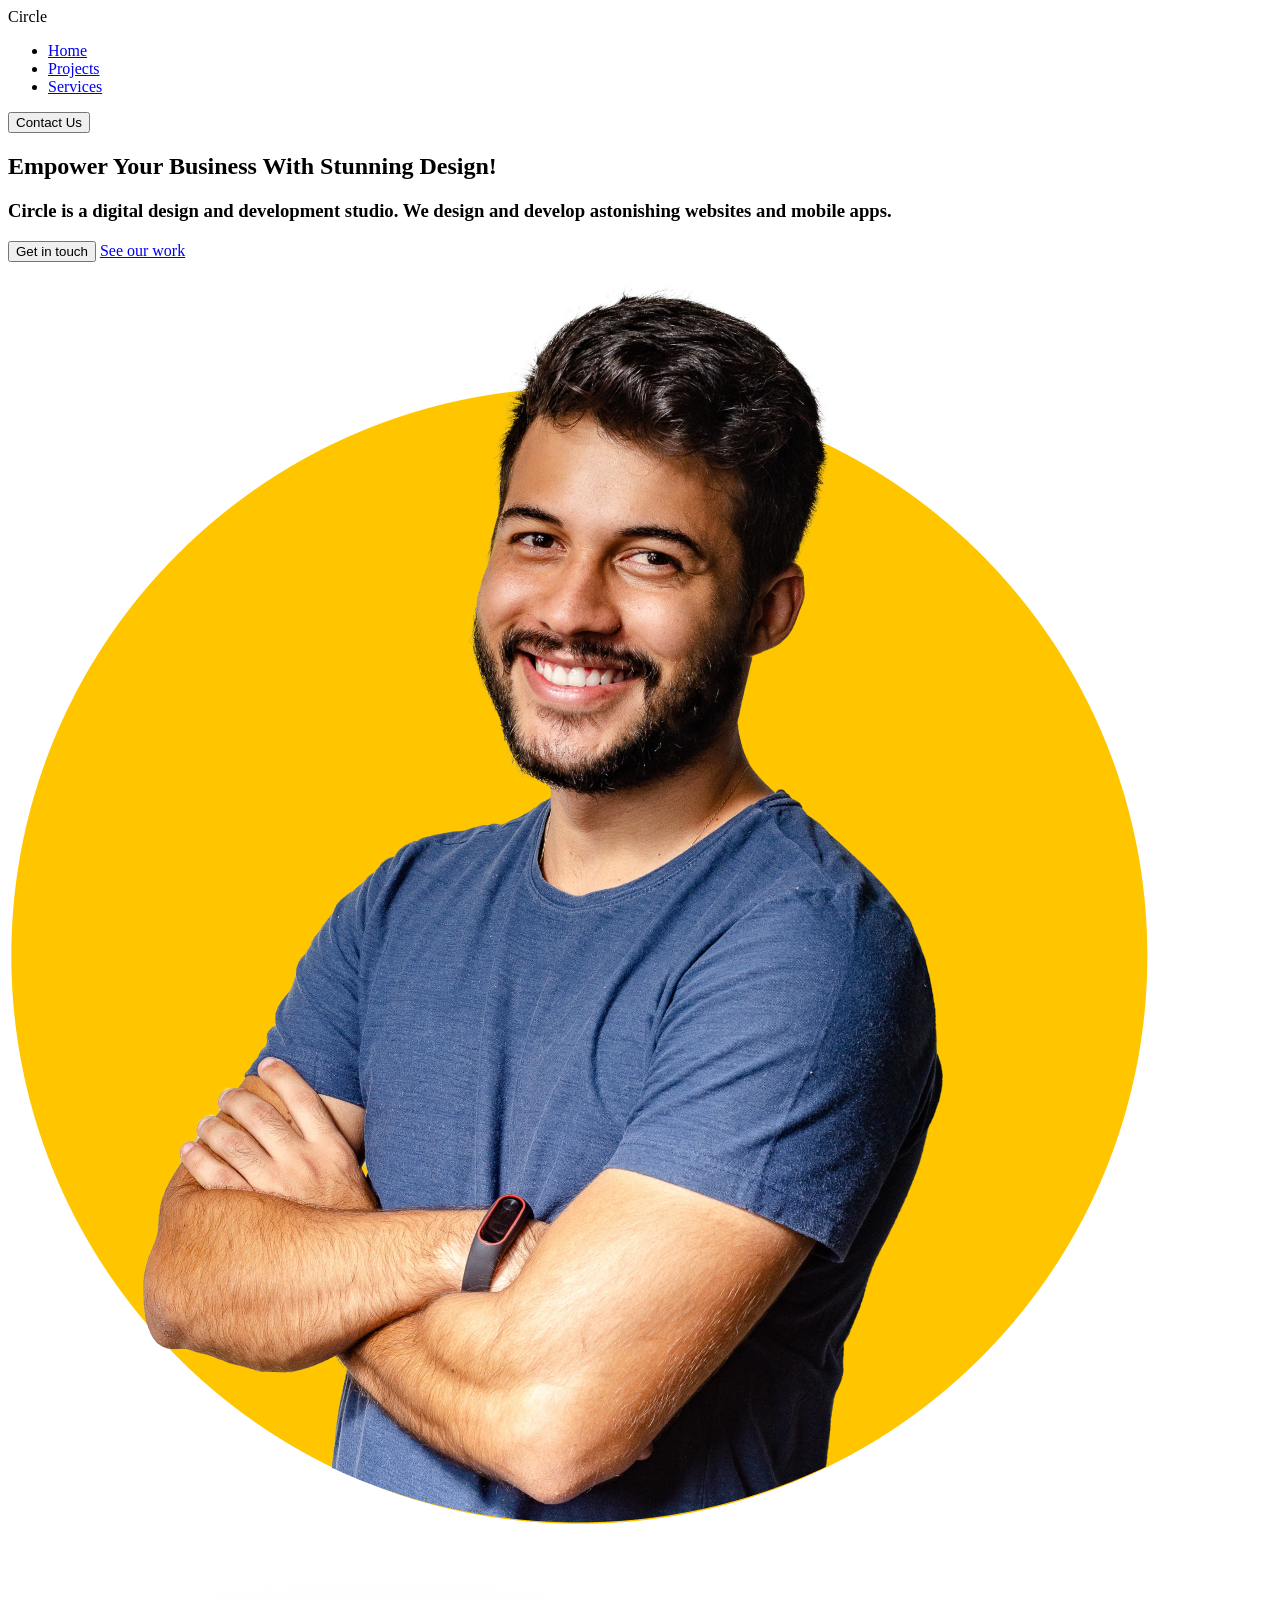
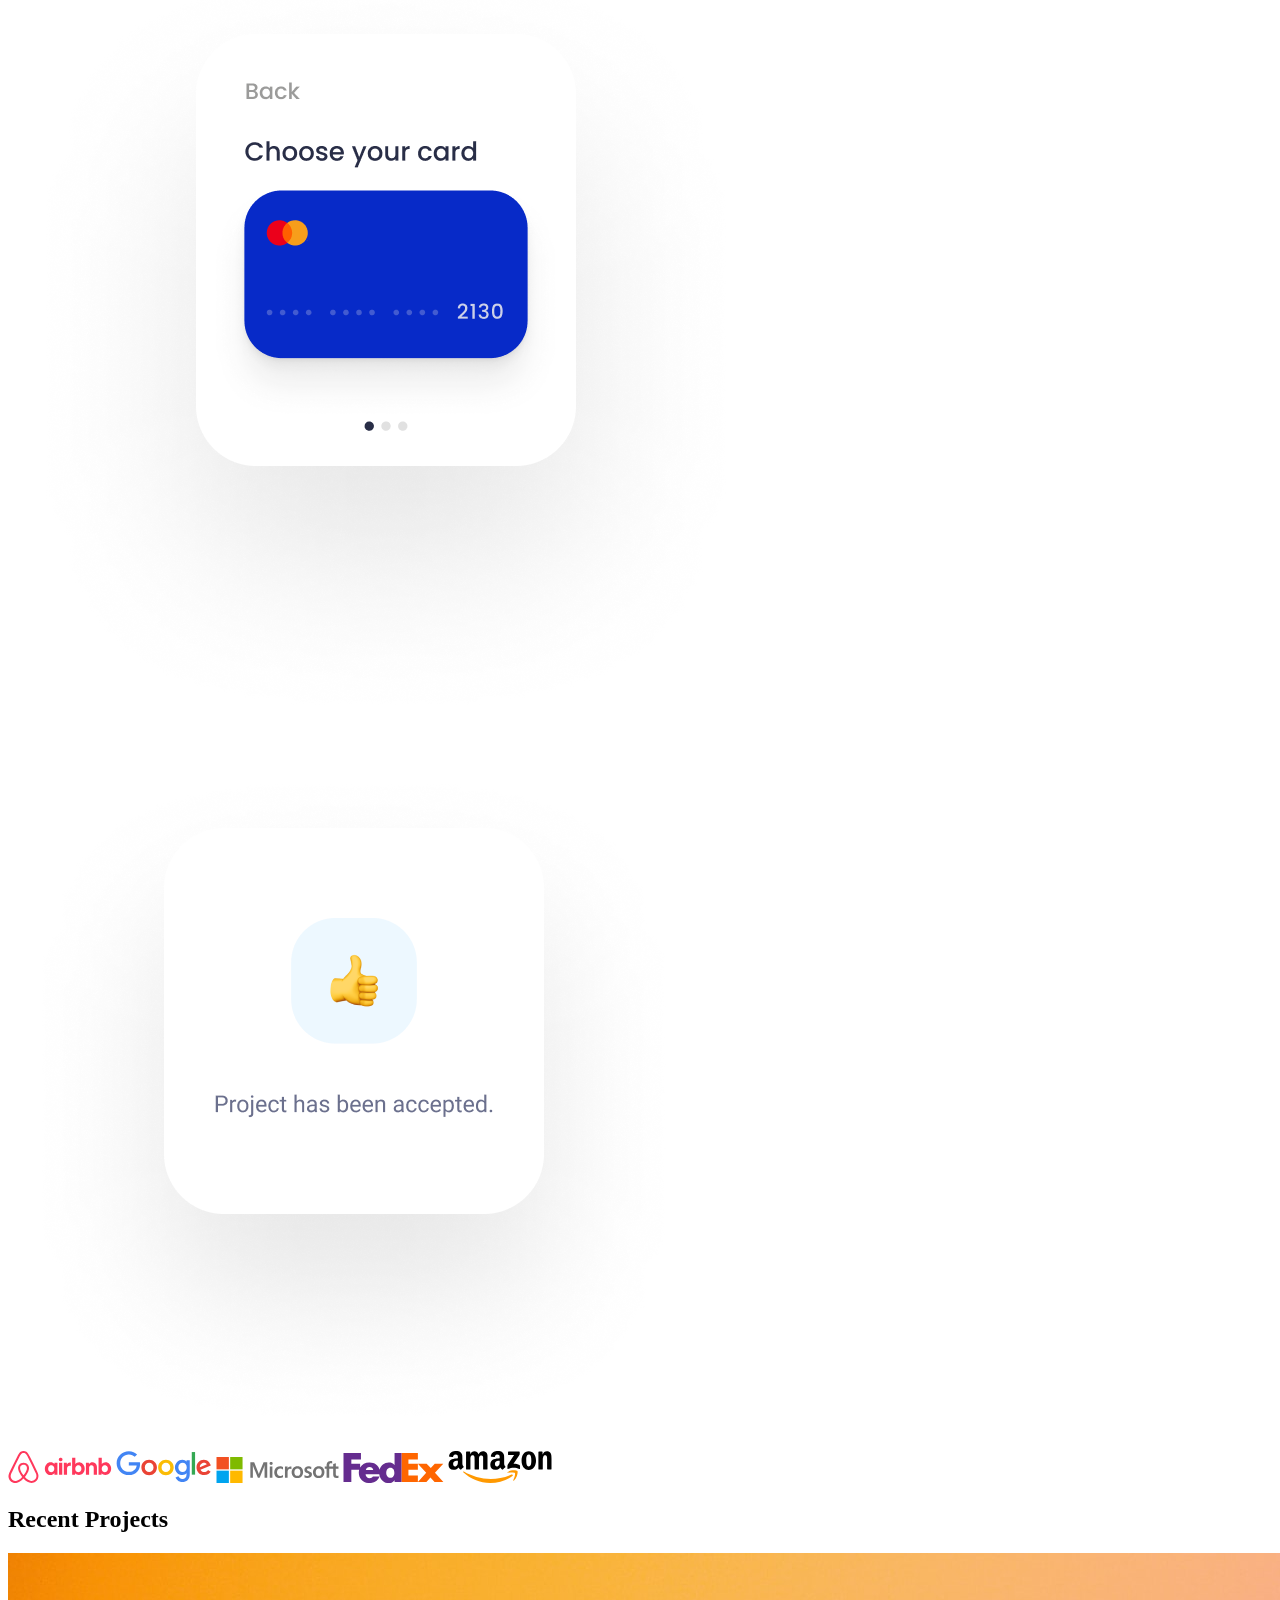
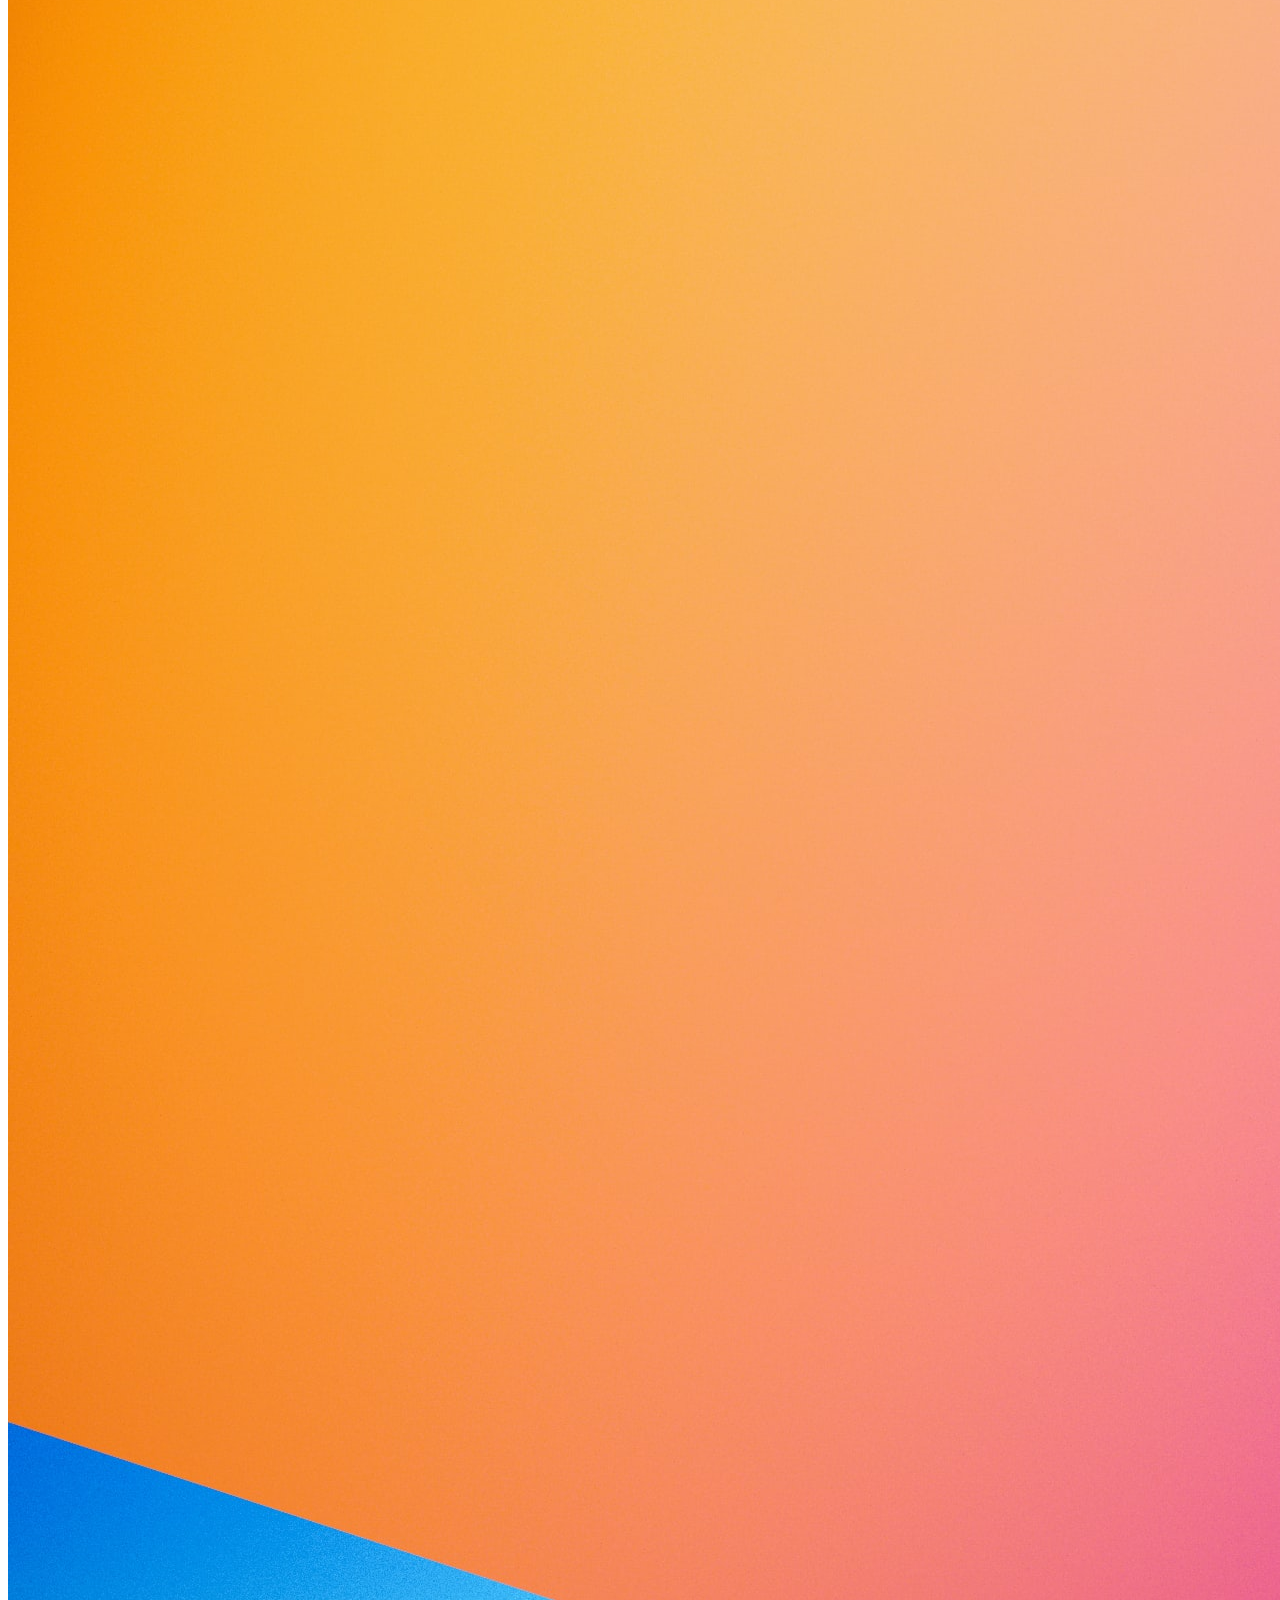
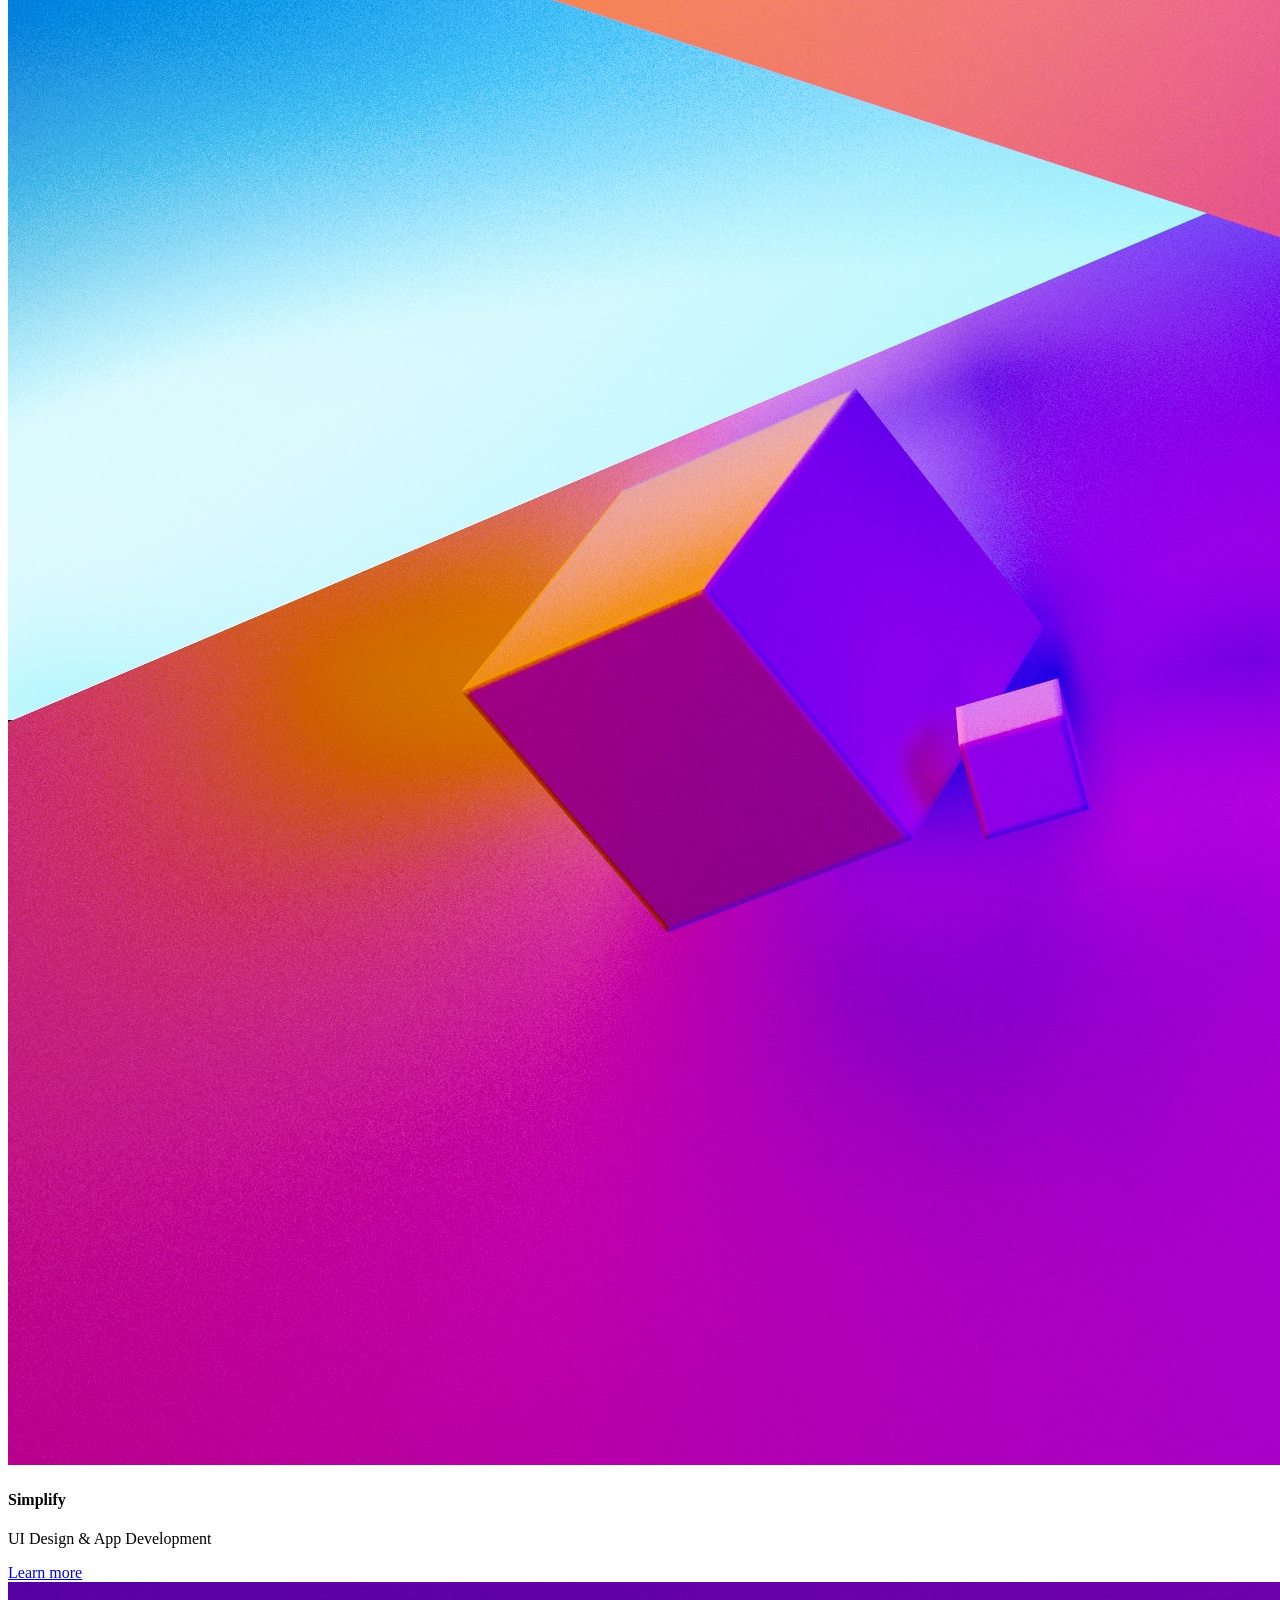
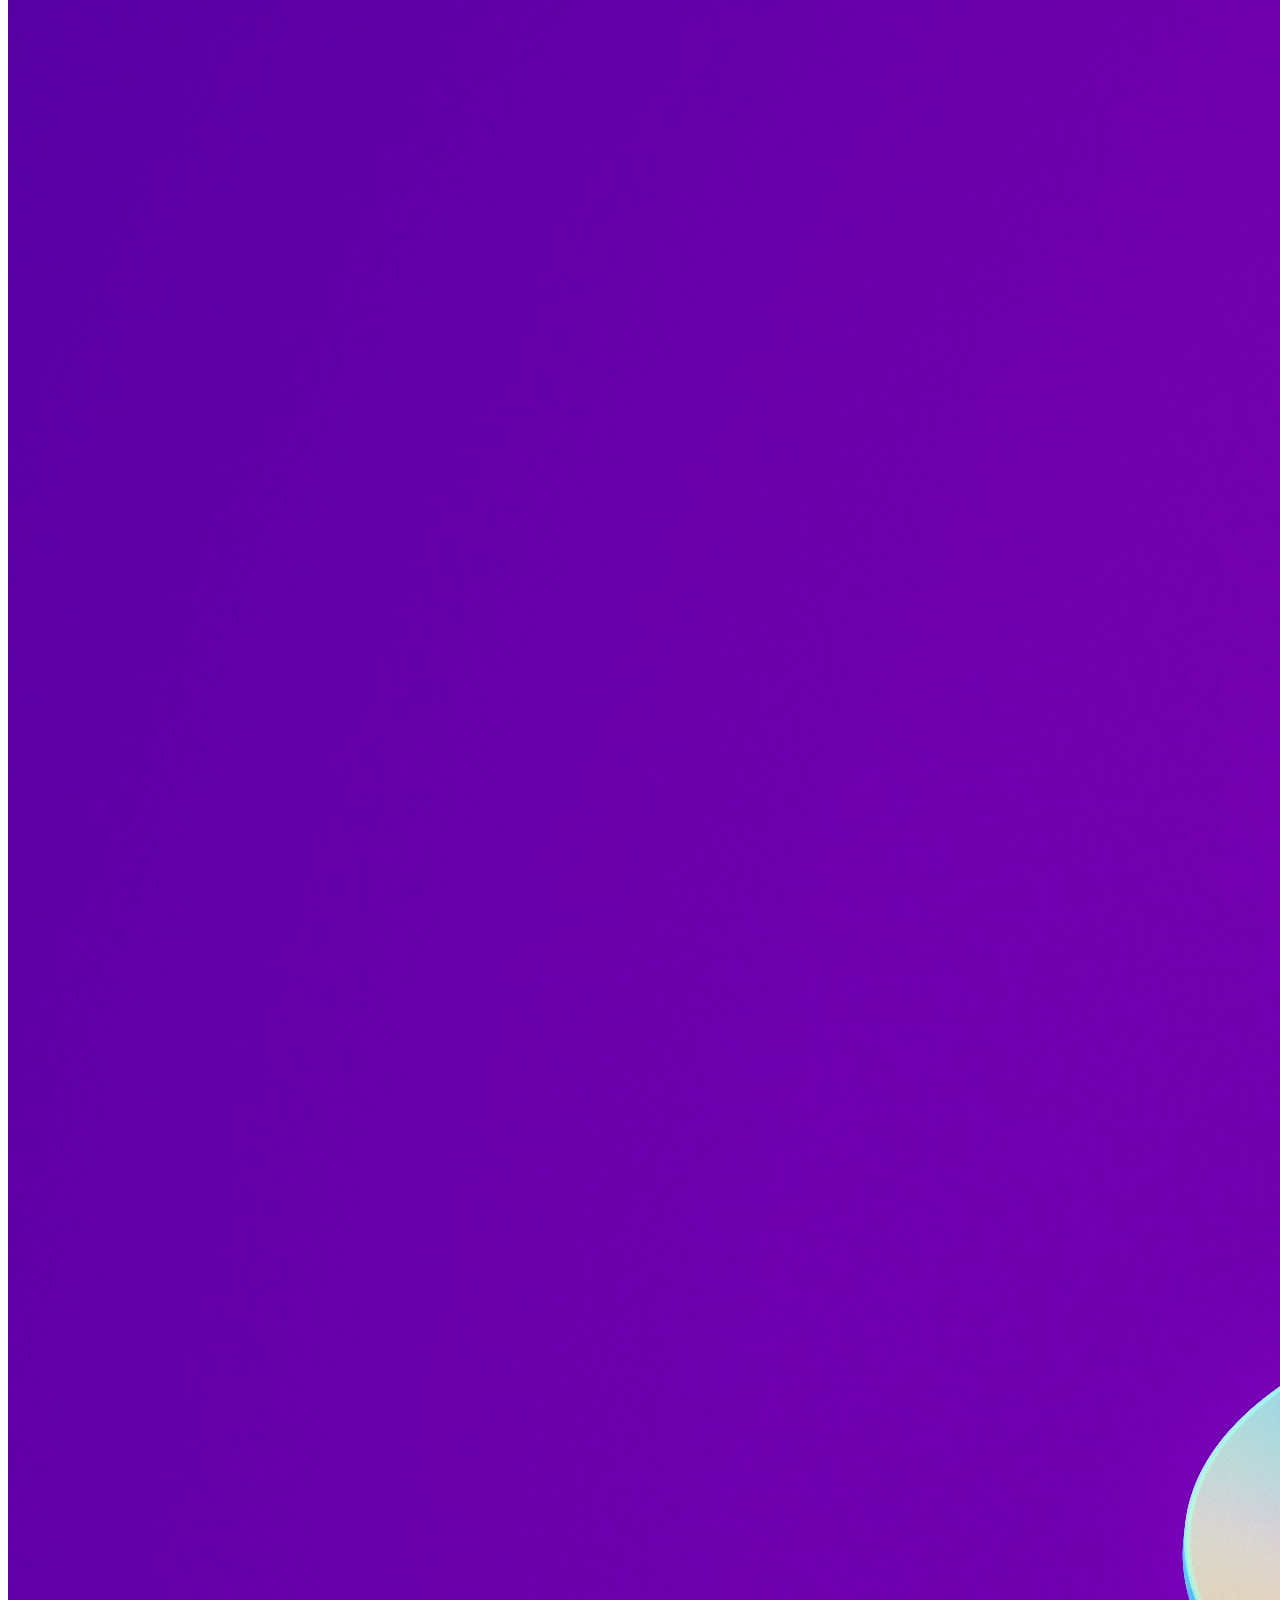
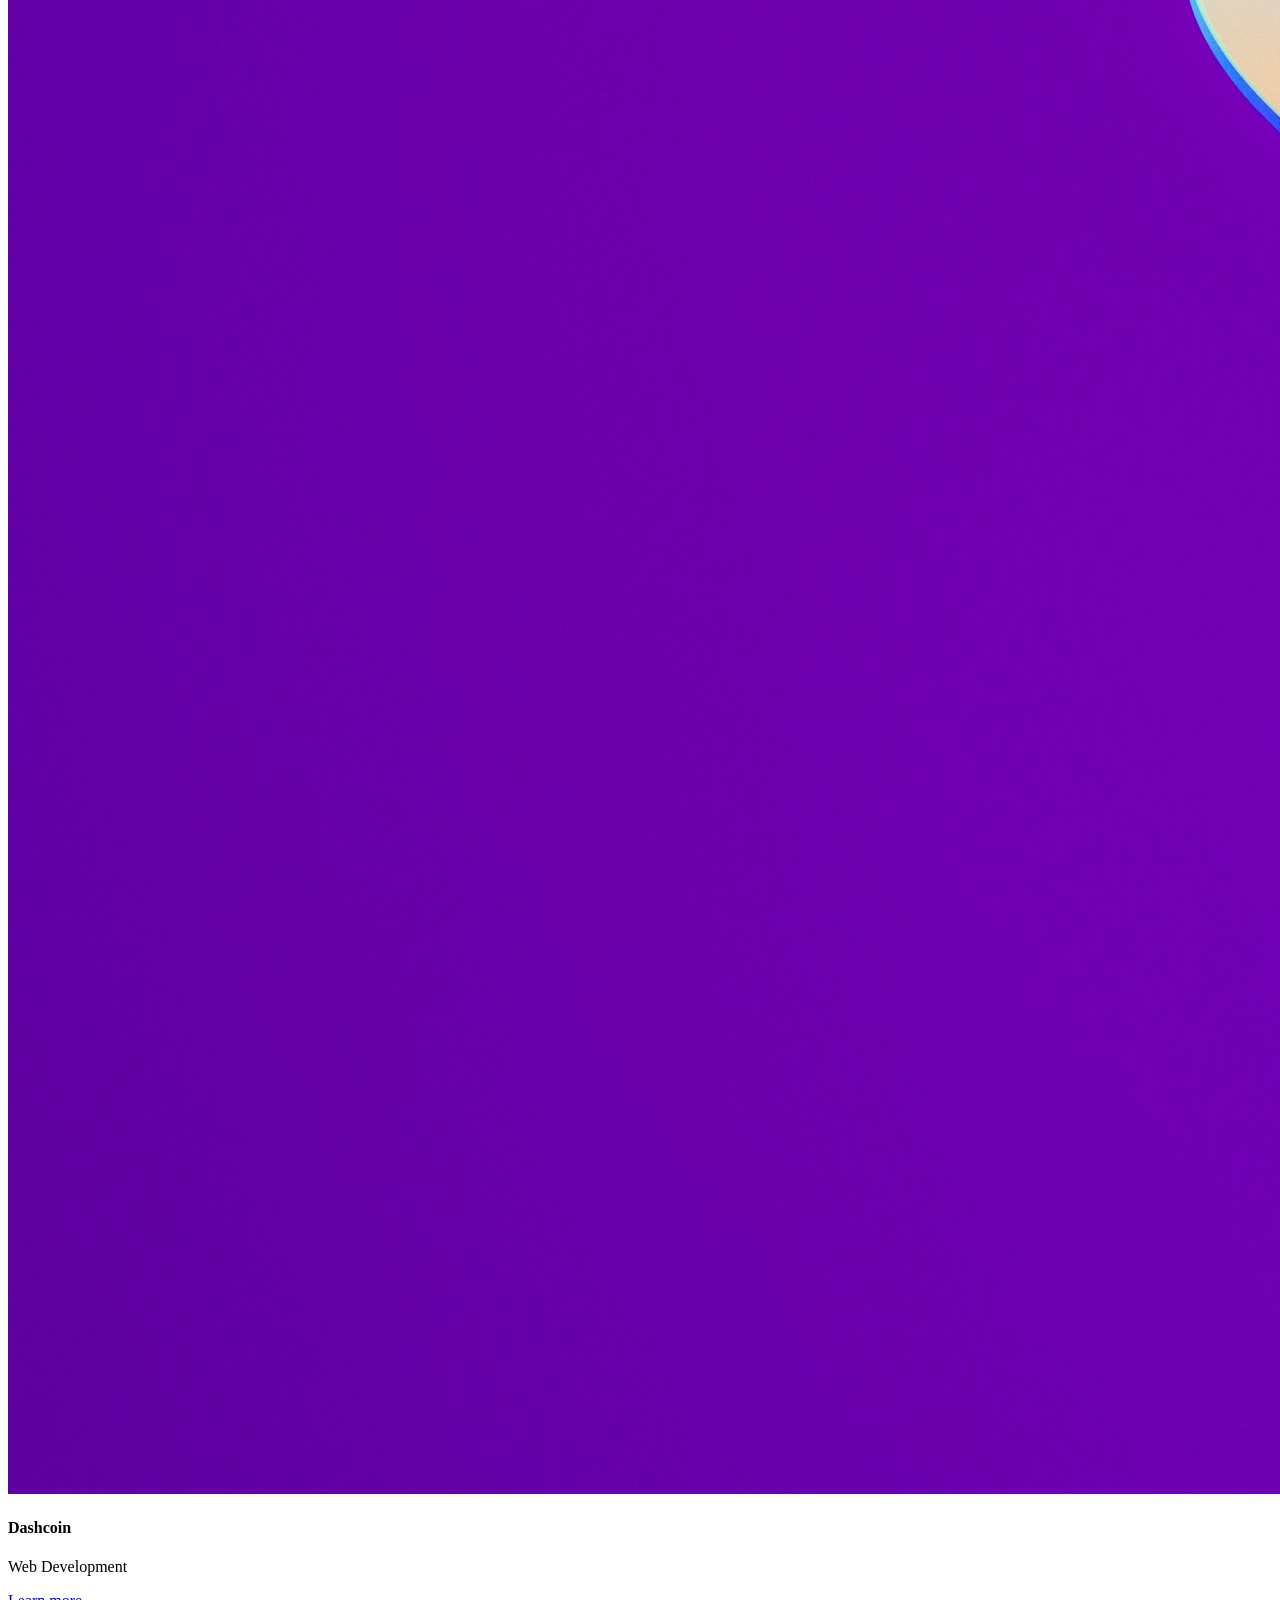
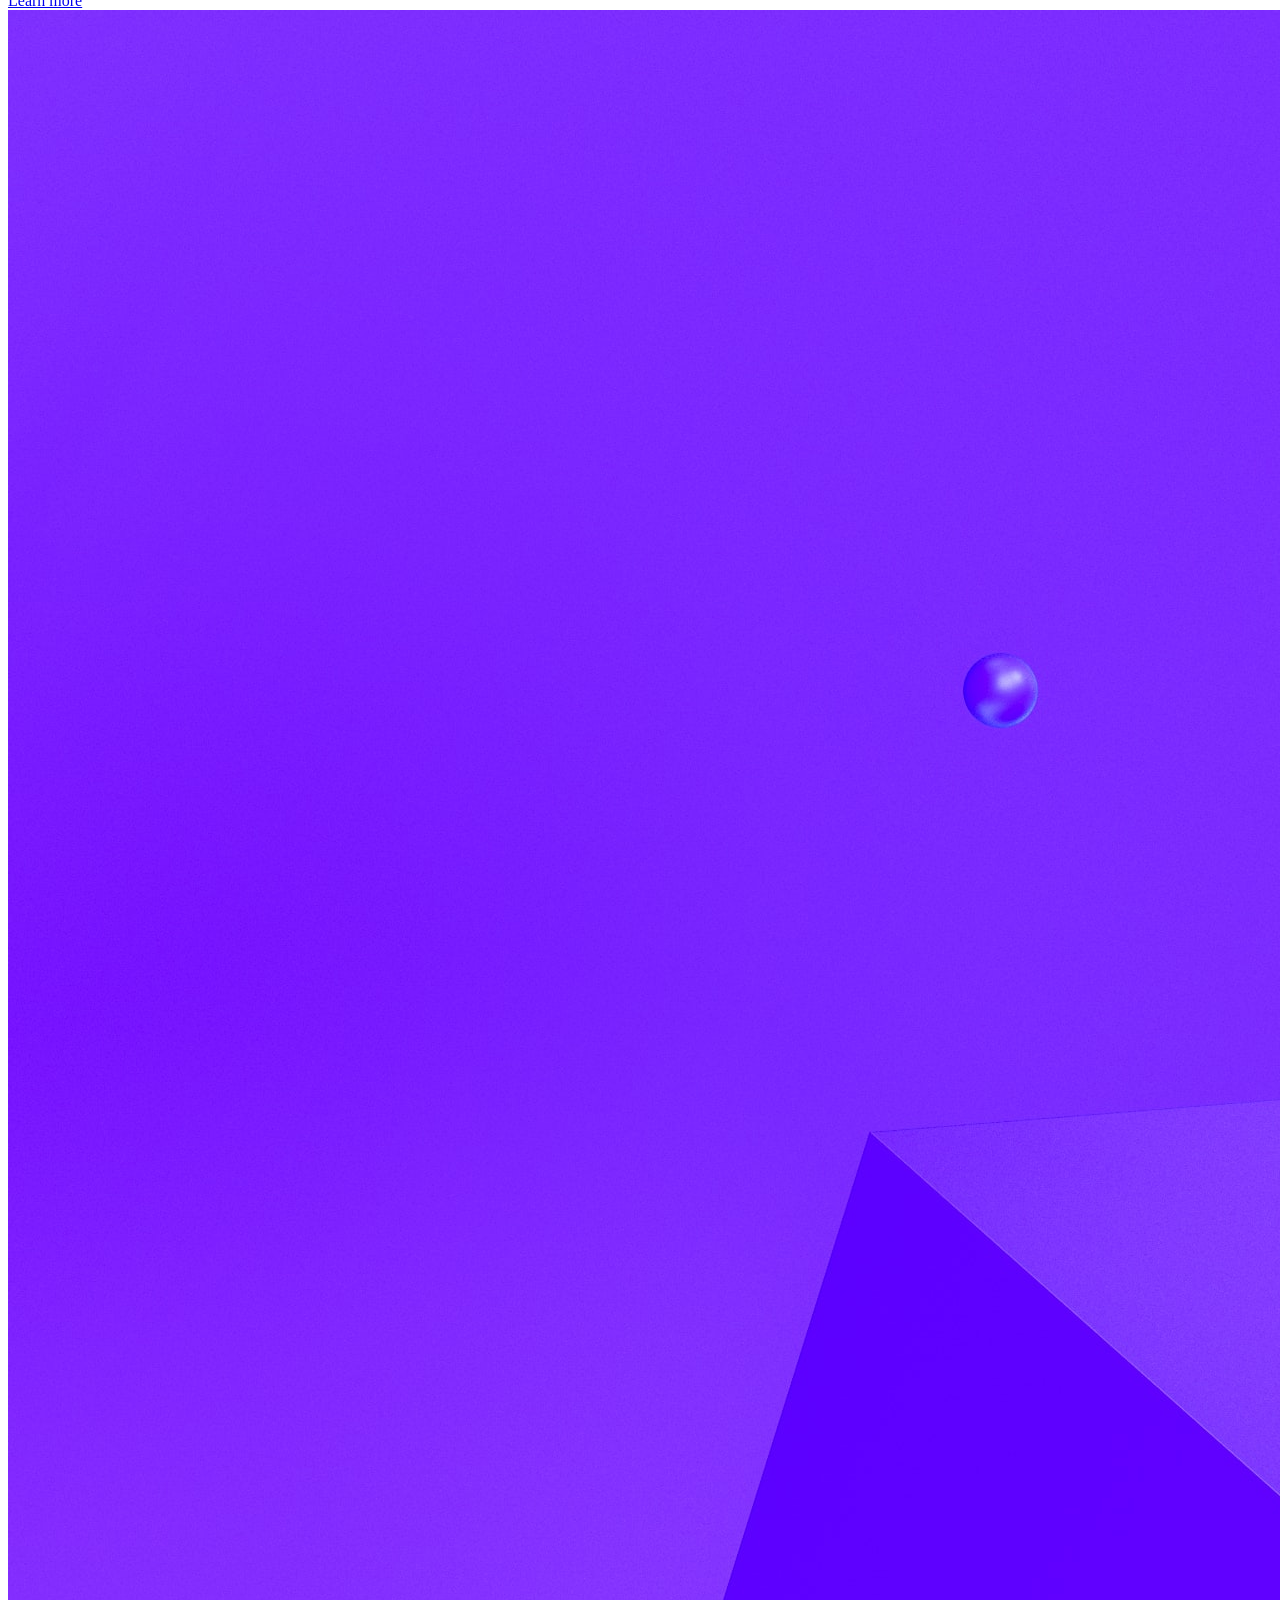
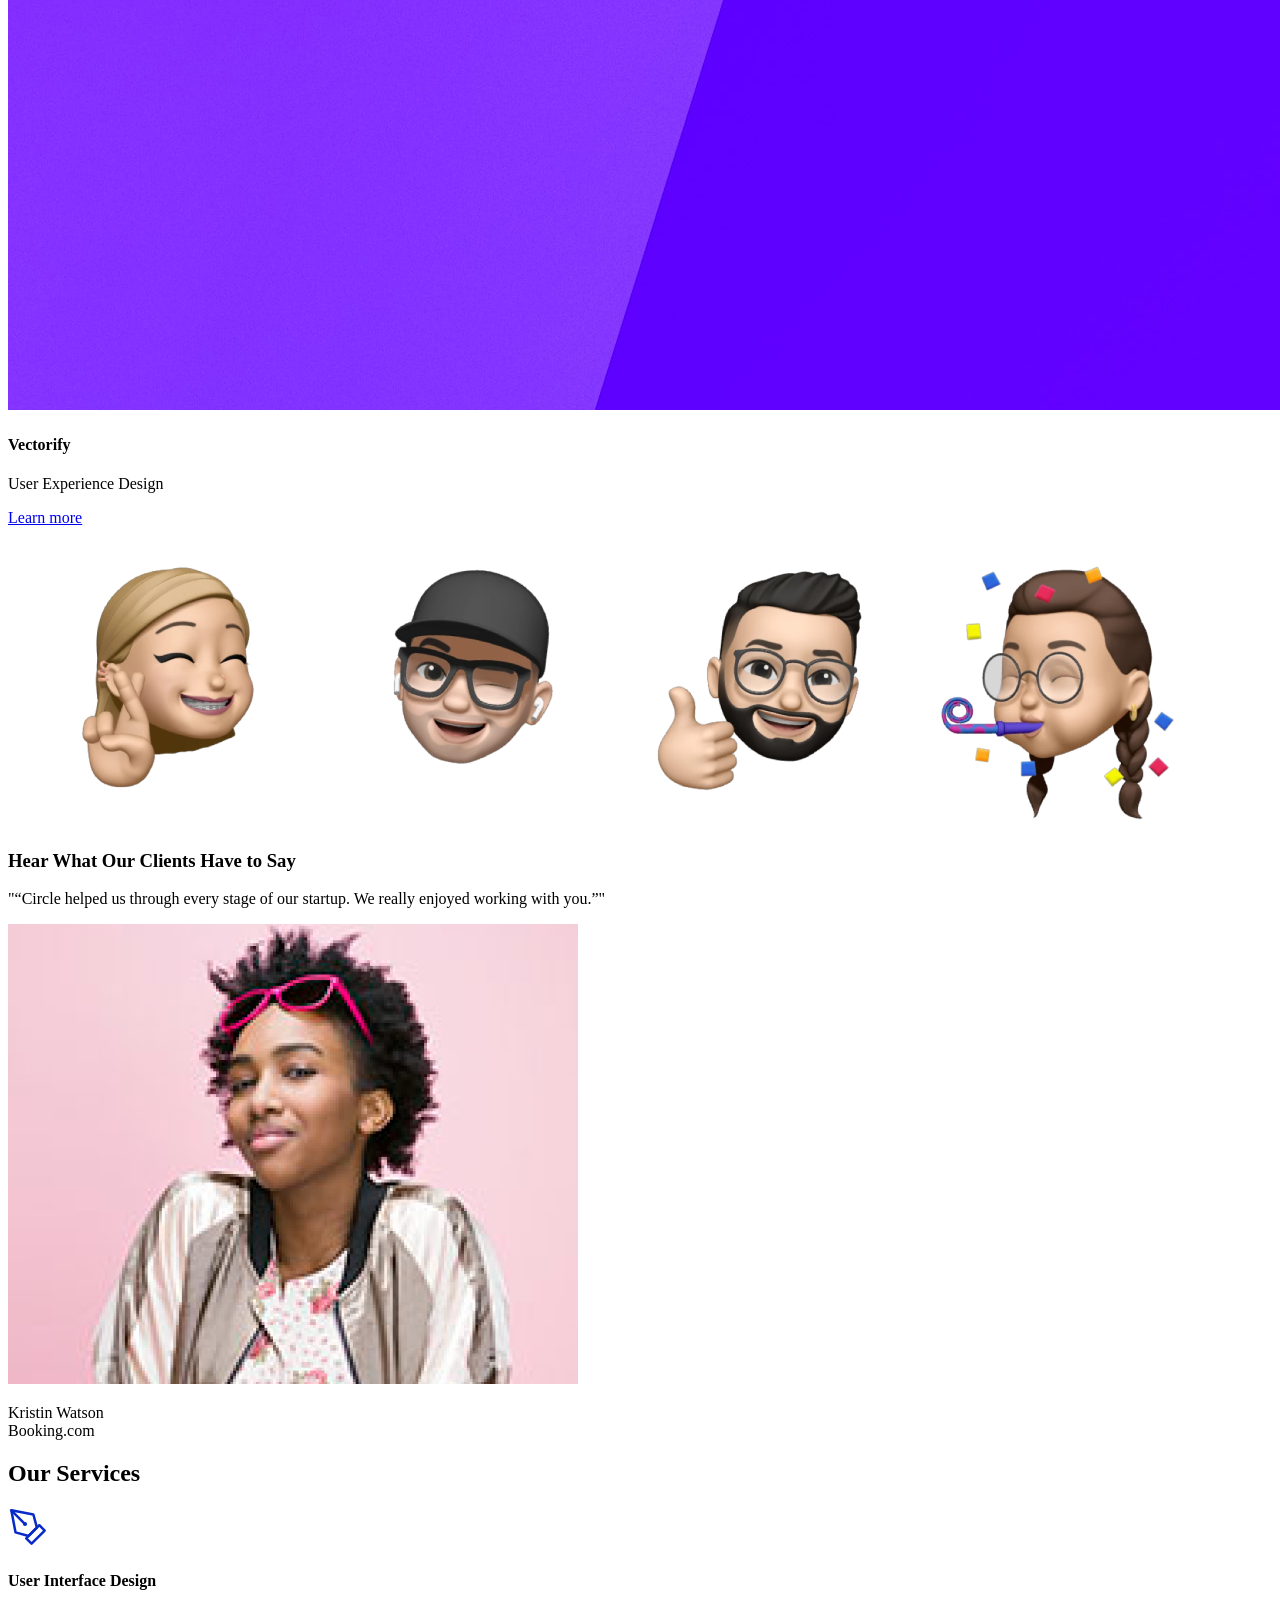
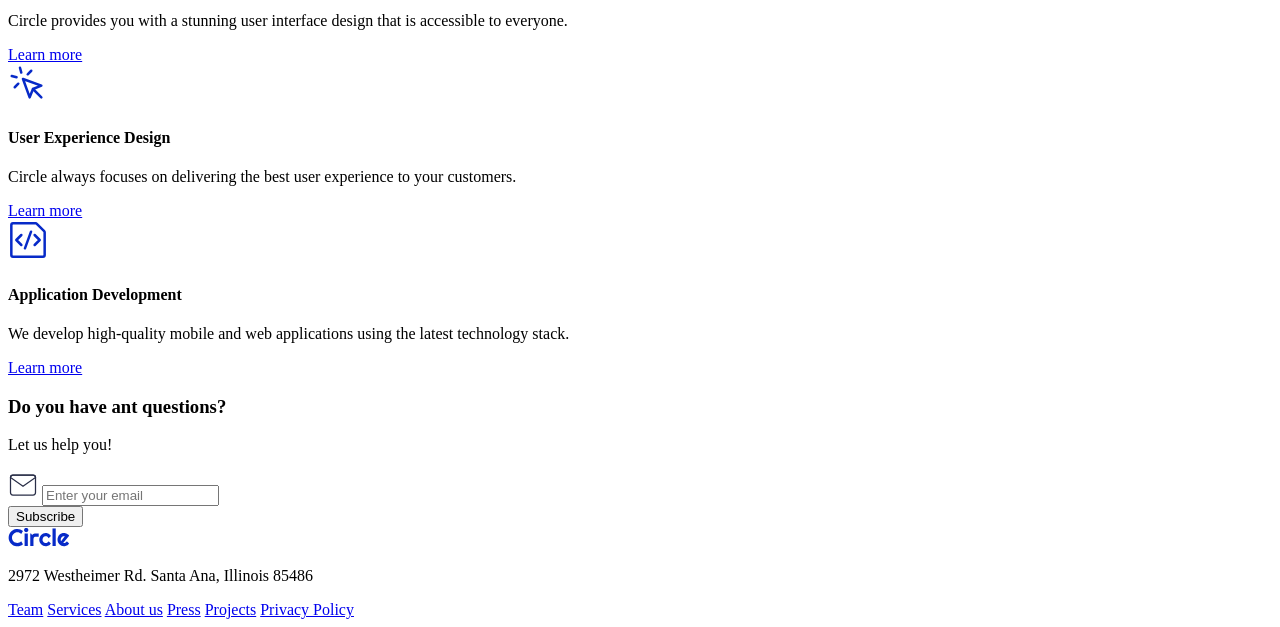
==== index.html @ d5ca08a8 "contact- project- hmtl" ====
<!doctype html>
<html lang="en">
  <head>
    <meta charset="UTF-8" />
    <meta name="viewport" content="width=device-width, initial-scale=1.0" />
    <title>Circle Agency Home</title>
    <link rel="stylesheet" href="css/style.css" />
  </head>
  <body>
    <header>
      <nav>
        <!-- izquierda -->
        <div class="logo">Circle</div>
        <!-- centro -->
        <ul class="menu">
          <li><a href="index.html">Home</a></li>
          <li><a href="projects/1.html">Projects</a></li>
          <li><a href="#services">Services</a></li>
        </ul>
        <!-- derecha -->
        <button>Contact Us</button>
      </nav>
    </header>

    <section class="hero">
      <div class="hero-text">
        <h1>Empower Your Business With Stunning Design!</h1>
        <h3>
          Circle is a digital design and development studio. We design and
          develop astonishing websites and mobile apps.
        </h3>
        <button>Get in touch</button>
        <a href="#RecentProjects">See our work</a>
      </div>

      <div class="hero-images">
        <img src="assets/hero-section/hero-image.png" alt="hero image" />
        <img src="assets/hero-section/card-1.png" alt="Choose credit card" />
        <img
          src="assets/hero-section/card-2.png"
          alt="Project has been accepted"
        />
      </div>
    </section>

    <section class="partners">
      <img src="assets/logos/airbnb-logo.svg" alt="airbnb-logo" />
      <img src="assets/logos/google-logo.svg" alt="google-logo" />
      <img src="assets/logos/microsoft-logo.svg" alt="microsoft-logo" />
      <img src="assets/logos/fedex-logo.svg" alt="fedex-logo" />
      <img src="assets/logos/amazon-logo.svg" alt="amazon-logo" />
    </section>

    <section id="RecentProjects" class="recent-projects">
      <h2>Recent Projects</h2>
      <div class="projects-grid">
        <article class="project-card">
          <img src="assets/projects-section/1.jpg" alt="Simplify" />
          <div>
            <h4>Simplify</h4>
            <p>UI Design & App Development</p>
            <a href="#">Learn more</a>
          </div>
        </article>

        <article class="project-card">
          <img src="assets/projects-section/2.jpg" alt="Dashcoin" />
          <div>
            <h4>Dashcoin</h4>
            <p>Web Development</p>
            <a href="#">Learn more</a>
          </div>
        </article>

        <article class="project-card">
          <img src="assets/projects-section/3.jpg" alt="Vectorify" />
          <div>
            <h4>Vectorify</h4>
            <p>User Experience Design</p>
            <a href="#">Learn more</a>
          </div>
        </article>
        <!-- repite x3 -->
      </div>
    </section>

    <section class="testimonial">
      <img
        src="assets/testimonial-section/memoji-1.png"
        alt="emoji"
        class="emoji emoji-1"
      />
      <img
        src="assets/testimonial-section/memoji-2.png"
        alt="emoji"
        class="emoji emoji-2"
      />
      <img
        src="assets/testimonial-section/memoji-3.png"
        alt="emoji"
        class="emoji emoji-3"
      />
      <img
        src="assets/testimonial-section/memoji-4.png"
        alt="emoji"
        class="emoji emoji-4"
      />

      <div class="testimonial-content">
        <h3>Hear What Our Clients Have to Say</h3>
        <p class="quote">
          "“Circle helped us through every stage of our startup. We really
          enjoyed working with you.”"
        </p>
        <div class="testimonial-author">
          <img
            src="assets/testimonial-section/profile.png"
            alt="Kristin Watson"
            class="profilePicture"
          />
          <p>
            Kristin Watson <br />
            Booking.com
          </p>
        </div>
      </div>
    </section>

    <section id="services" class="services">
      <h2>Our Services</h2>
      <div class="services-grid">
        <article class="service-card">
          <img src="assets/services-section/icons/1.svg" alt="service 1" />
          <h4>User Interface Design</h4>
          <p>
            Circle provides you with a stunning user interface design that is
            accessible to everyone.
          </p>
          <a href="#">Learn more</a>
        </article>
        <article class="service-card">
          <img src="assets/services-section/icons/2.svg" alt="service 2" />
          <h4>User Experience Design</h4>
          <p>
            Circle always focuses on delivering the best user experience to your
            customers.
          </p>
          <a href="#">Learn more</a>
        </article>
        <article class="service-card">
          <img src="assets/services-section/icons/3.svg" alt="service 3" />
          <h4>Application Development</h4>
          <p>
            We develop high-quality mobile and web applications using the latest
            technology stack.
          </p>
          <a href="#">Learn more</a>
        </article>
      </div>
    </section>

    <section class="contact-bar">
      <h3>Do you have ant questions?</h3>
      <p>Let us help you!</p>
      <form>
        <div class="input-wrapper">
          <img src="assets/newsletter/icon/mail.svg" alt="mail icon" />
          <input type="email" placeholder="Enter your email" />
        </div>
        <button type="submit">Subscribe</button>
      </form>
    </section>

    <footer>
      <div class="footer-brand">
        <img src="assets/logos/circle.svg" alt="Circle logo">
        <p>2972 Westheimer Rd. Santa Ana, Illinois 85486 </p>
      </div>
      <nav class="footer-nav">
        <a href="#">Team</a>
        <a href="#">Services</a>
        <a href="#">About us</a>
        <a href="#">Press</a>
        <a href="#">Projects</a>
        <a href="#">Privacy Policy</a>
      </nav>
    </footer>

    <script src="js/main.js"></script>
  </body>
</html>
---- css/style.css ----
@import url('https://fonts.googleapis.com/css2?family=Roboto:wght@400;700&display=swap');

:root {
  --font-main: 'Roboto', sans-serif;  
  --color-1: #072AC8;
  --color-2: #43D2FF;
  --color-3: #A2D6F9;
  --color-4: #D1EDFF;
  --color-5: #292E47;
  --color-6: #6B708D;
  --color-7: #F2F4FC;
  --color-8: #ECF7FF;
  --color-9: #FC600;
}
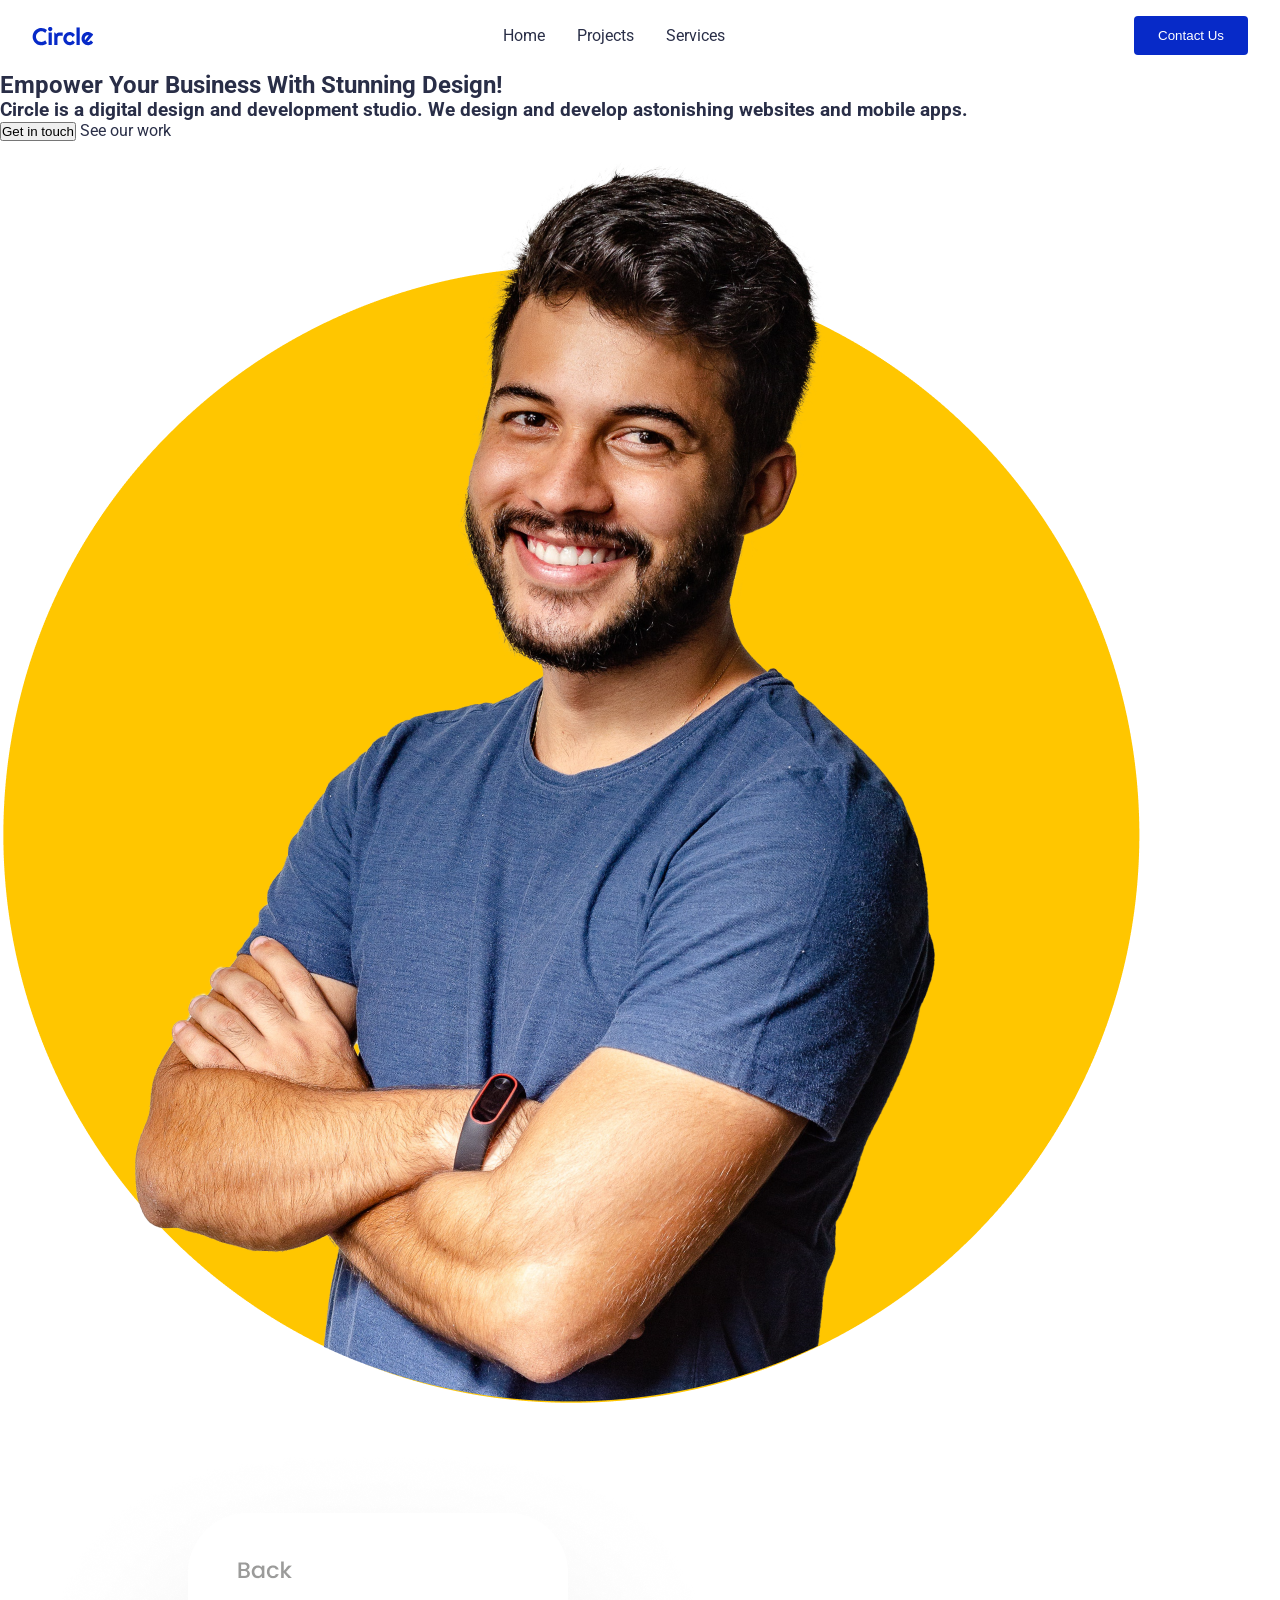
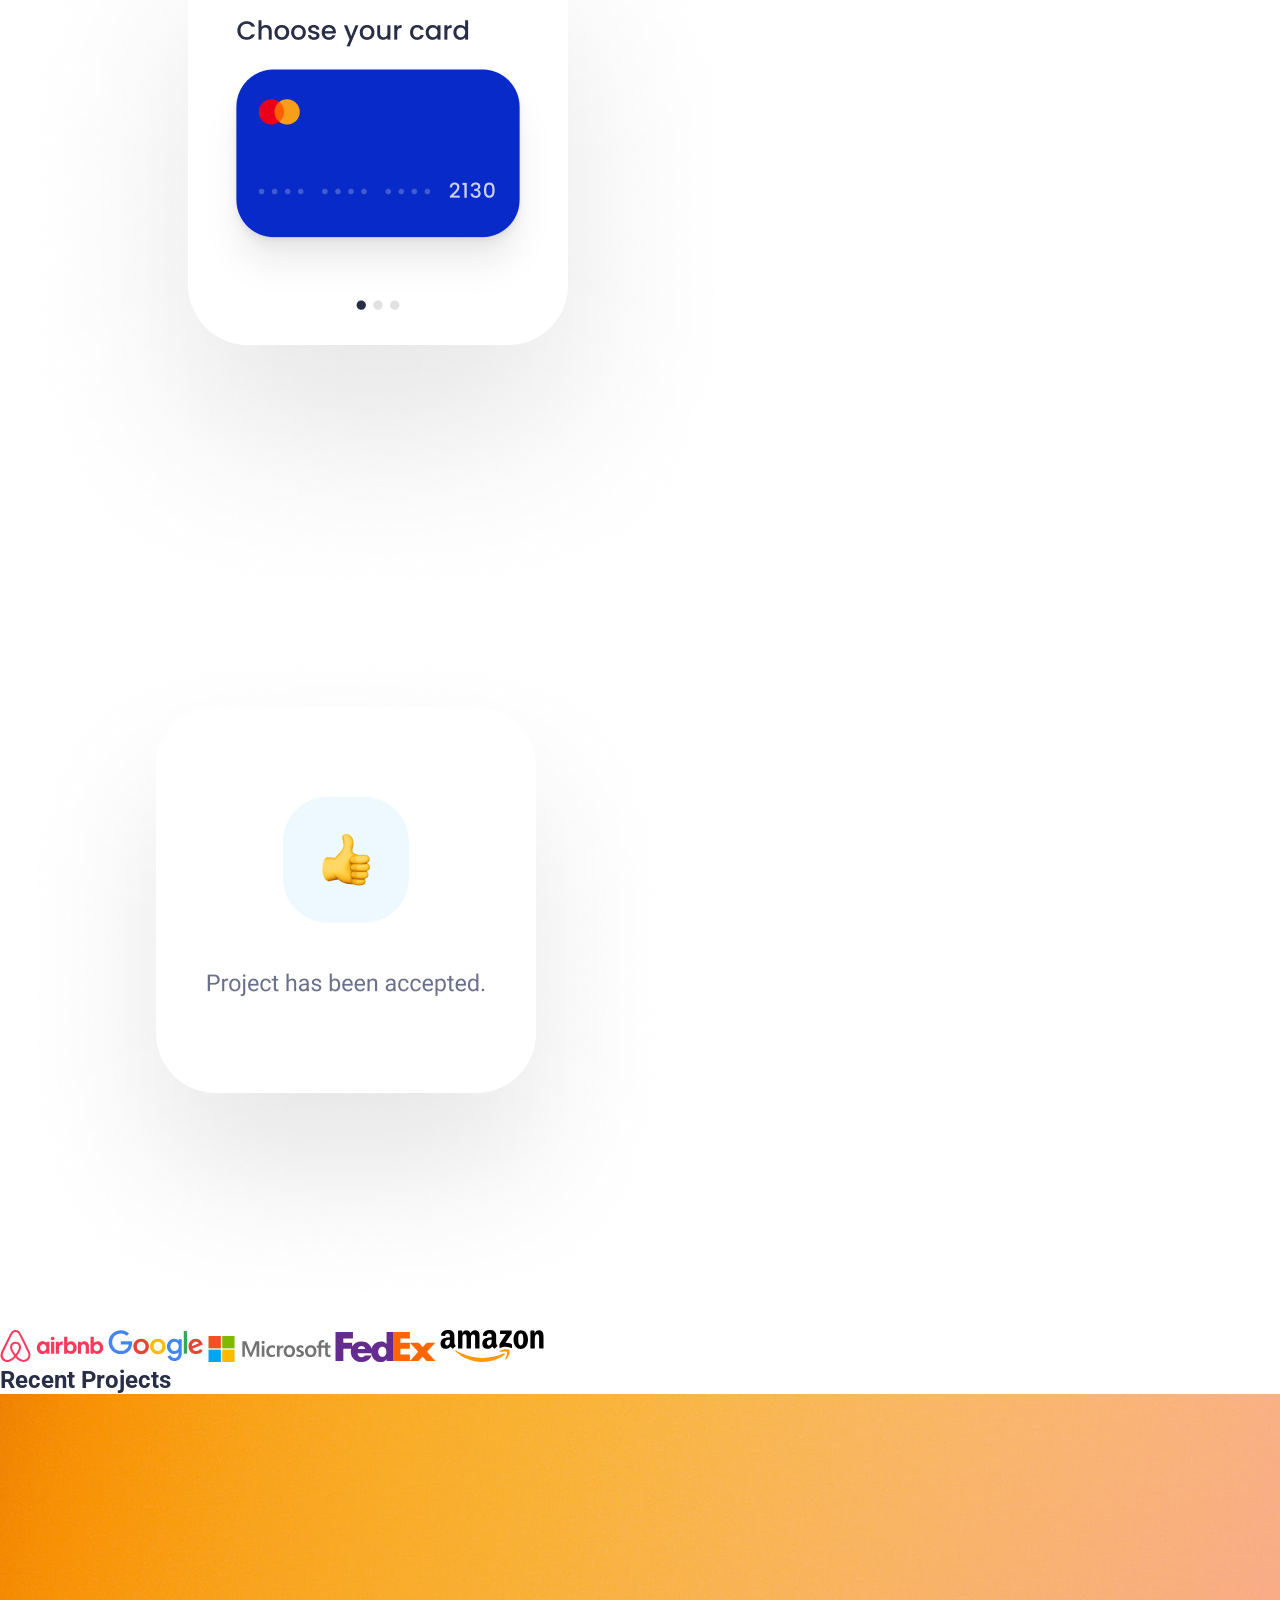
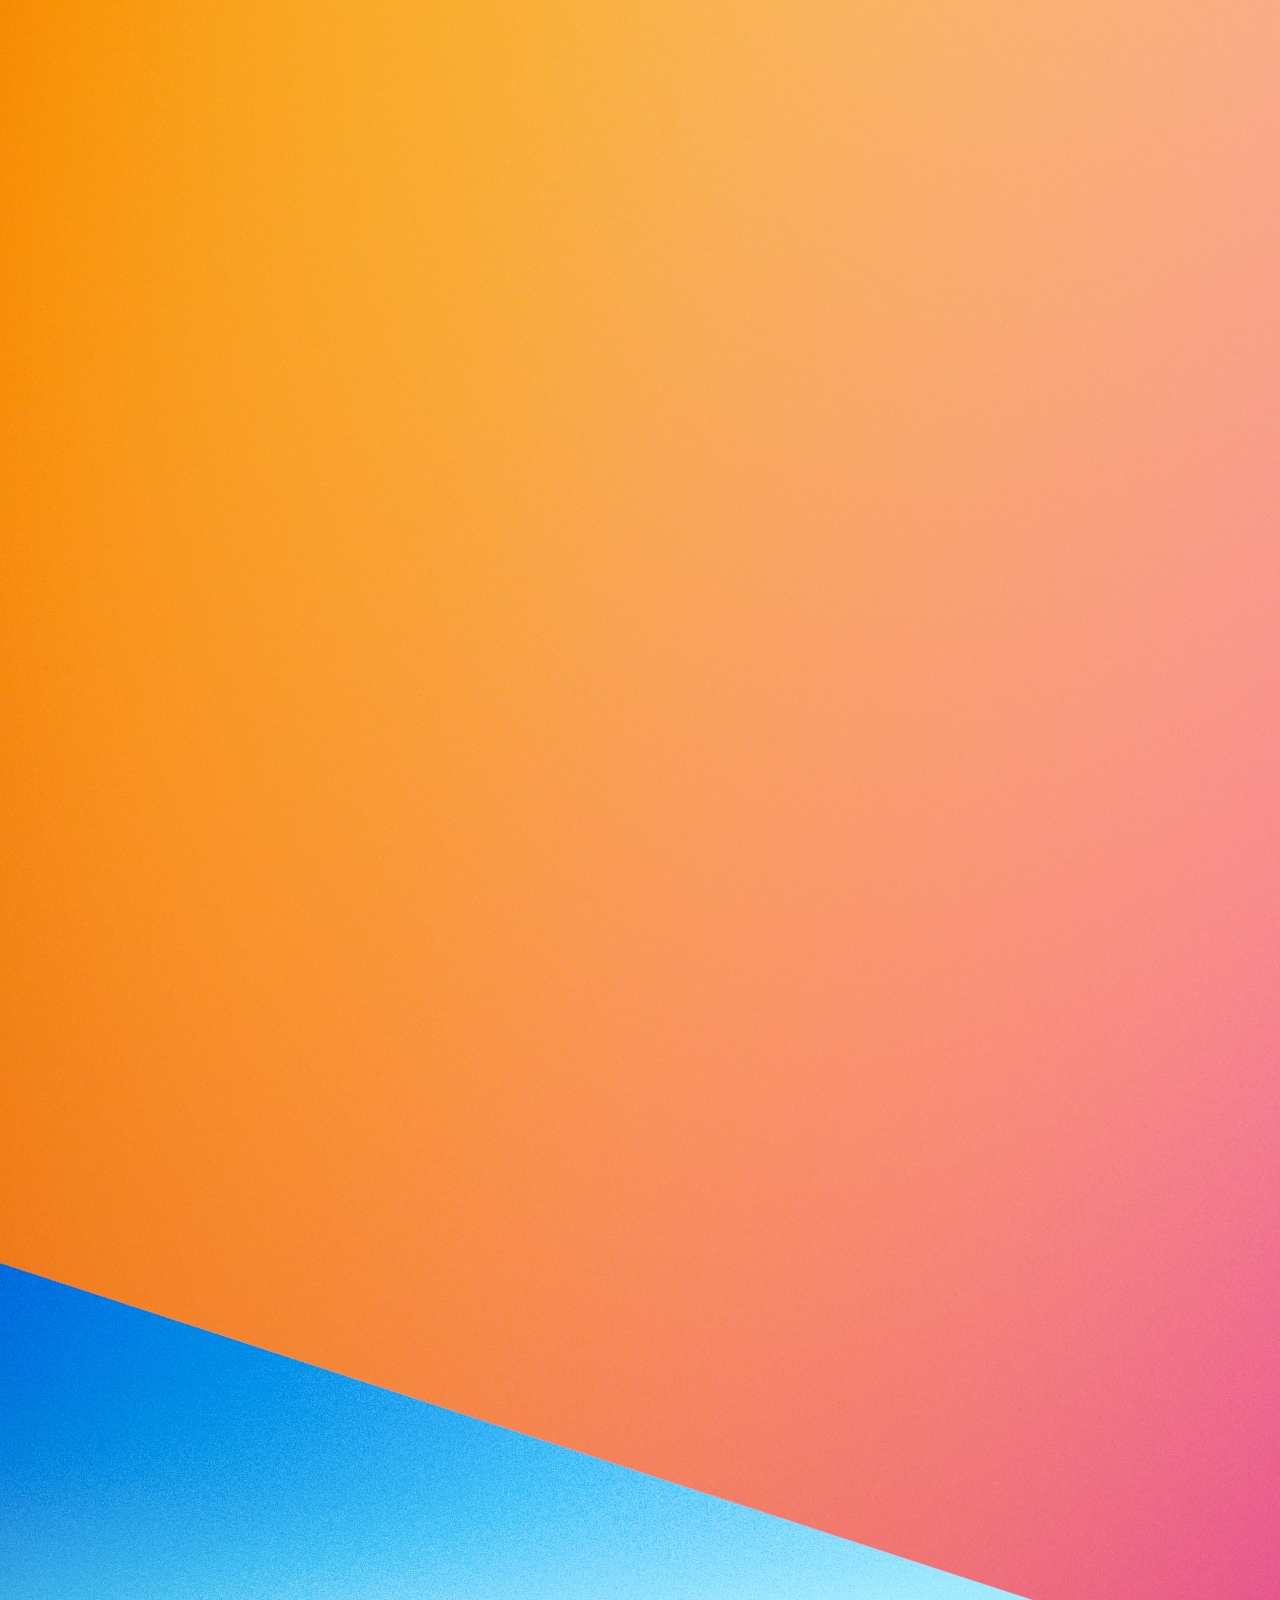
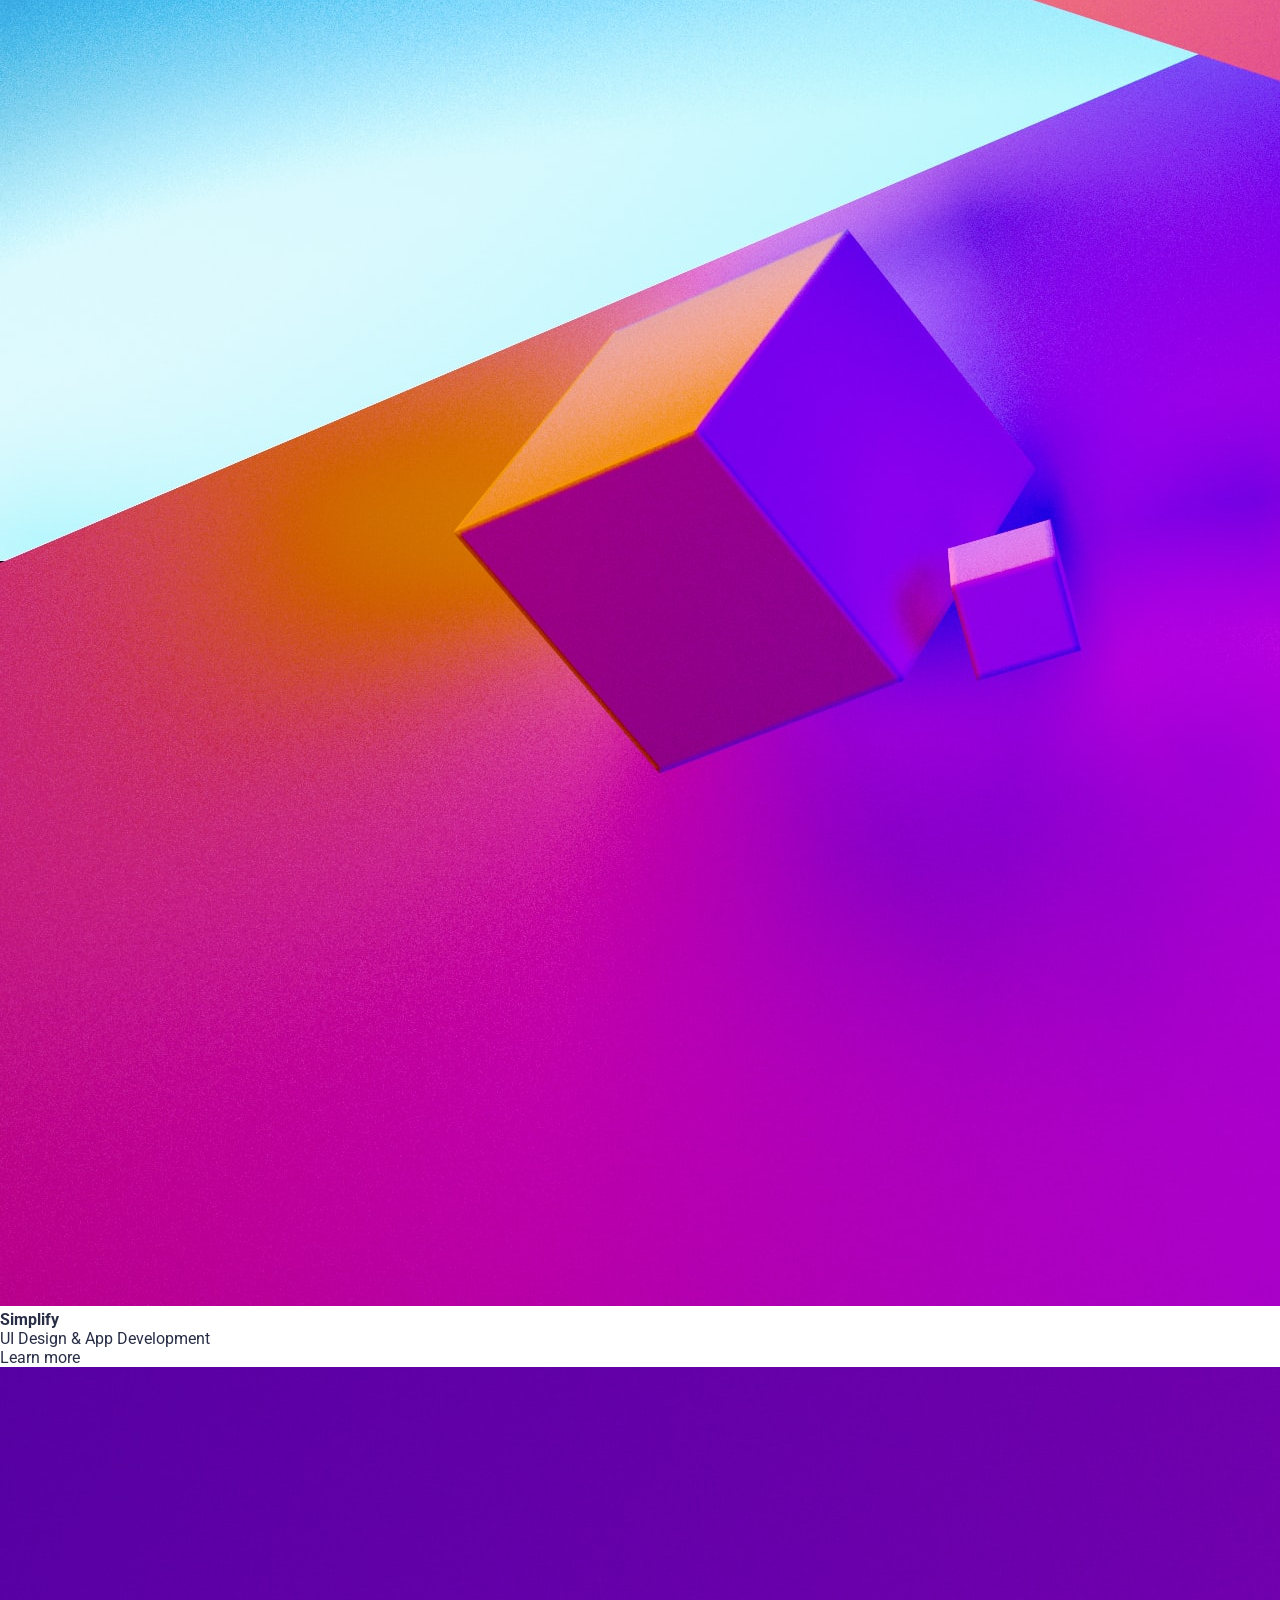
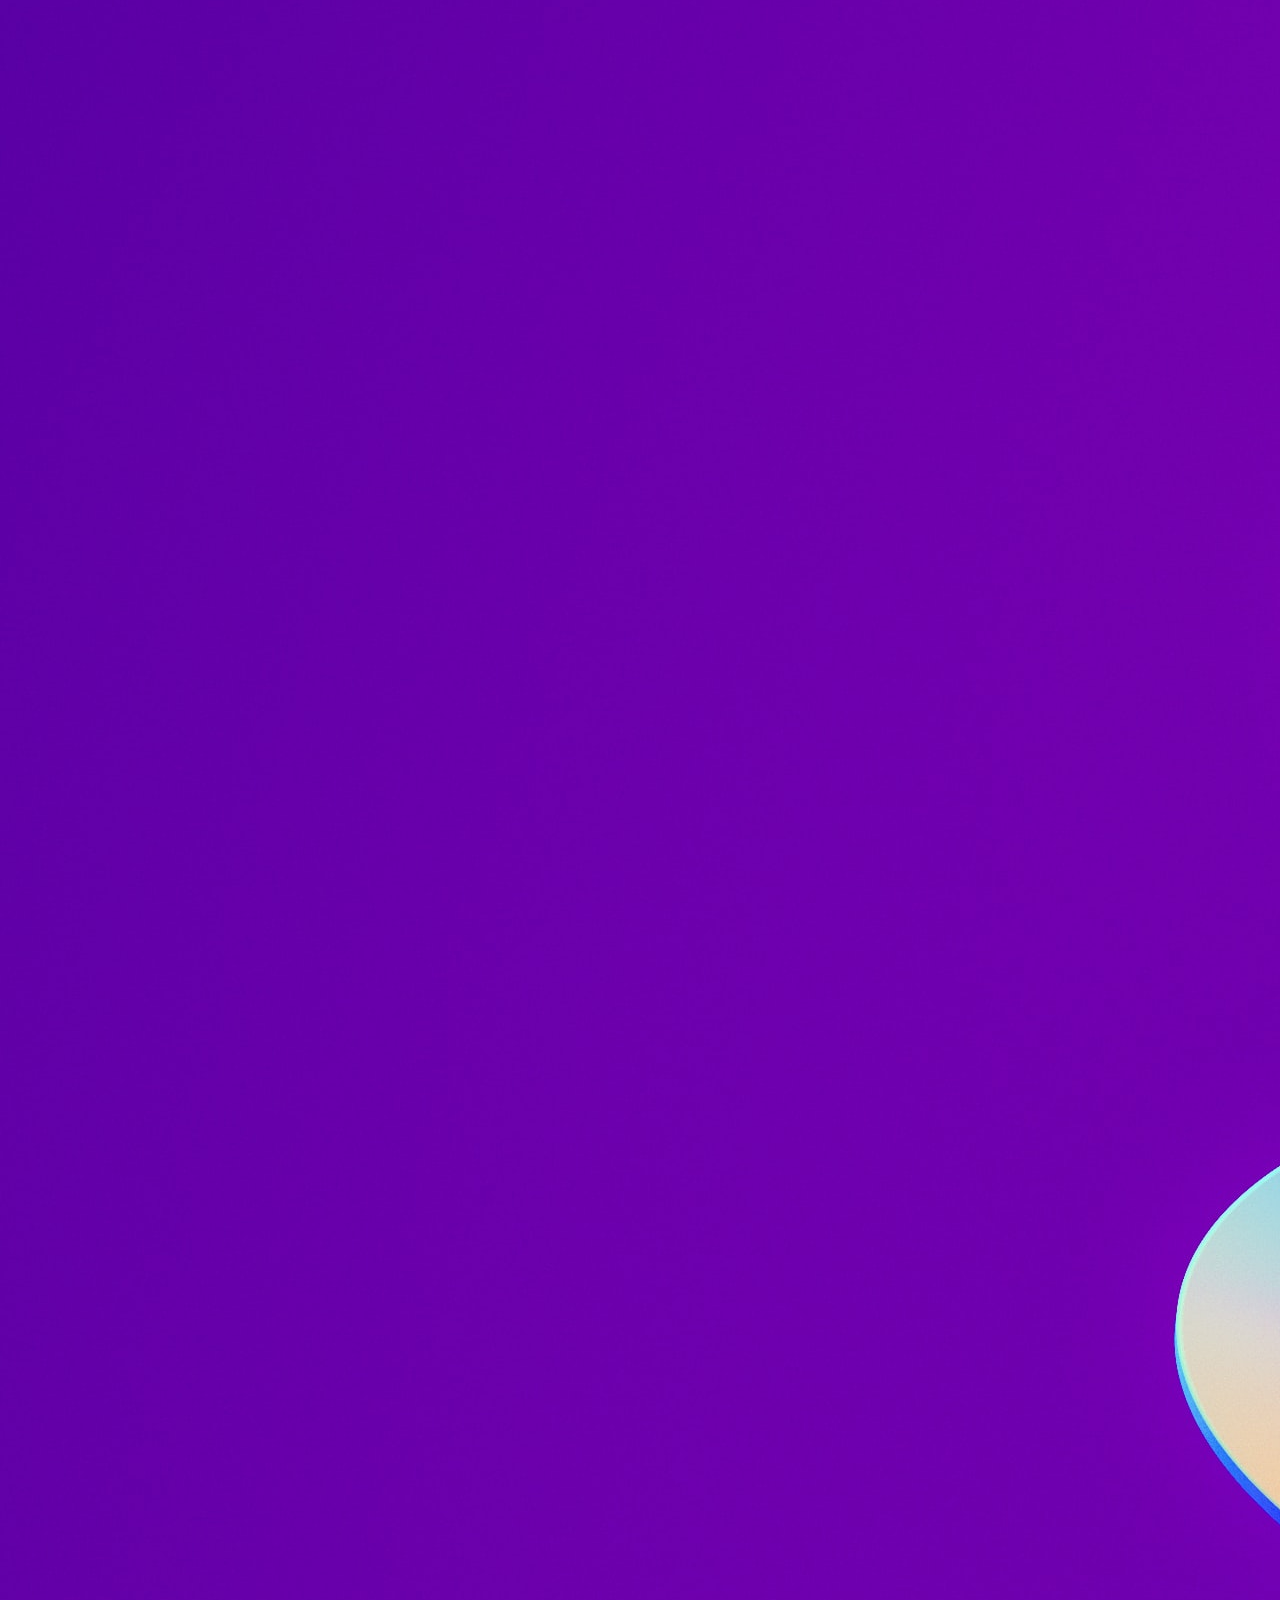
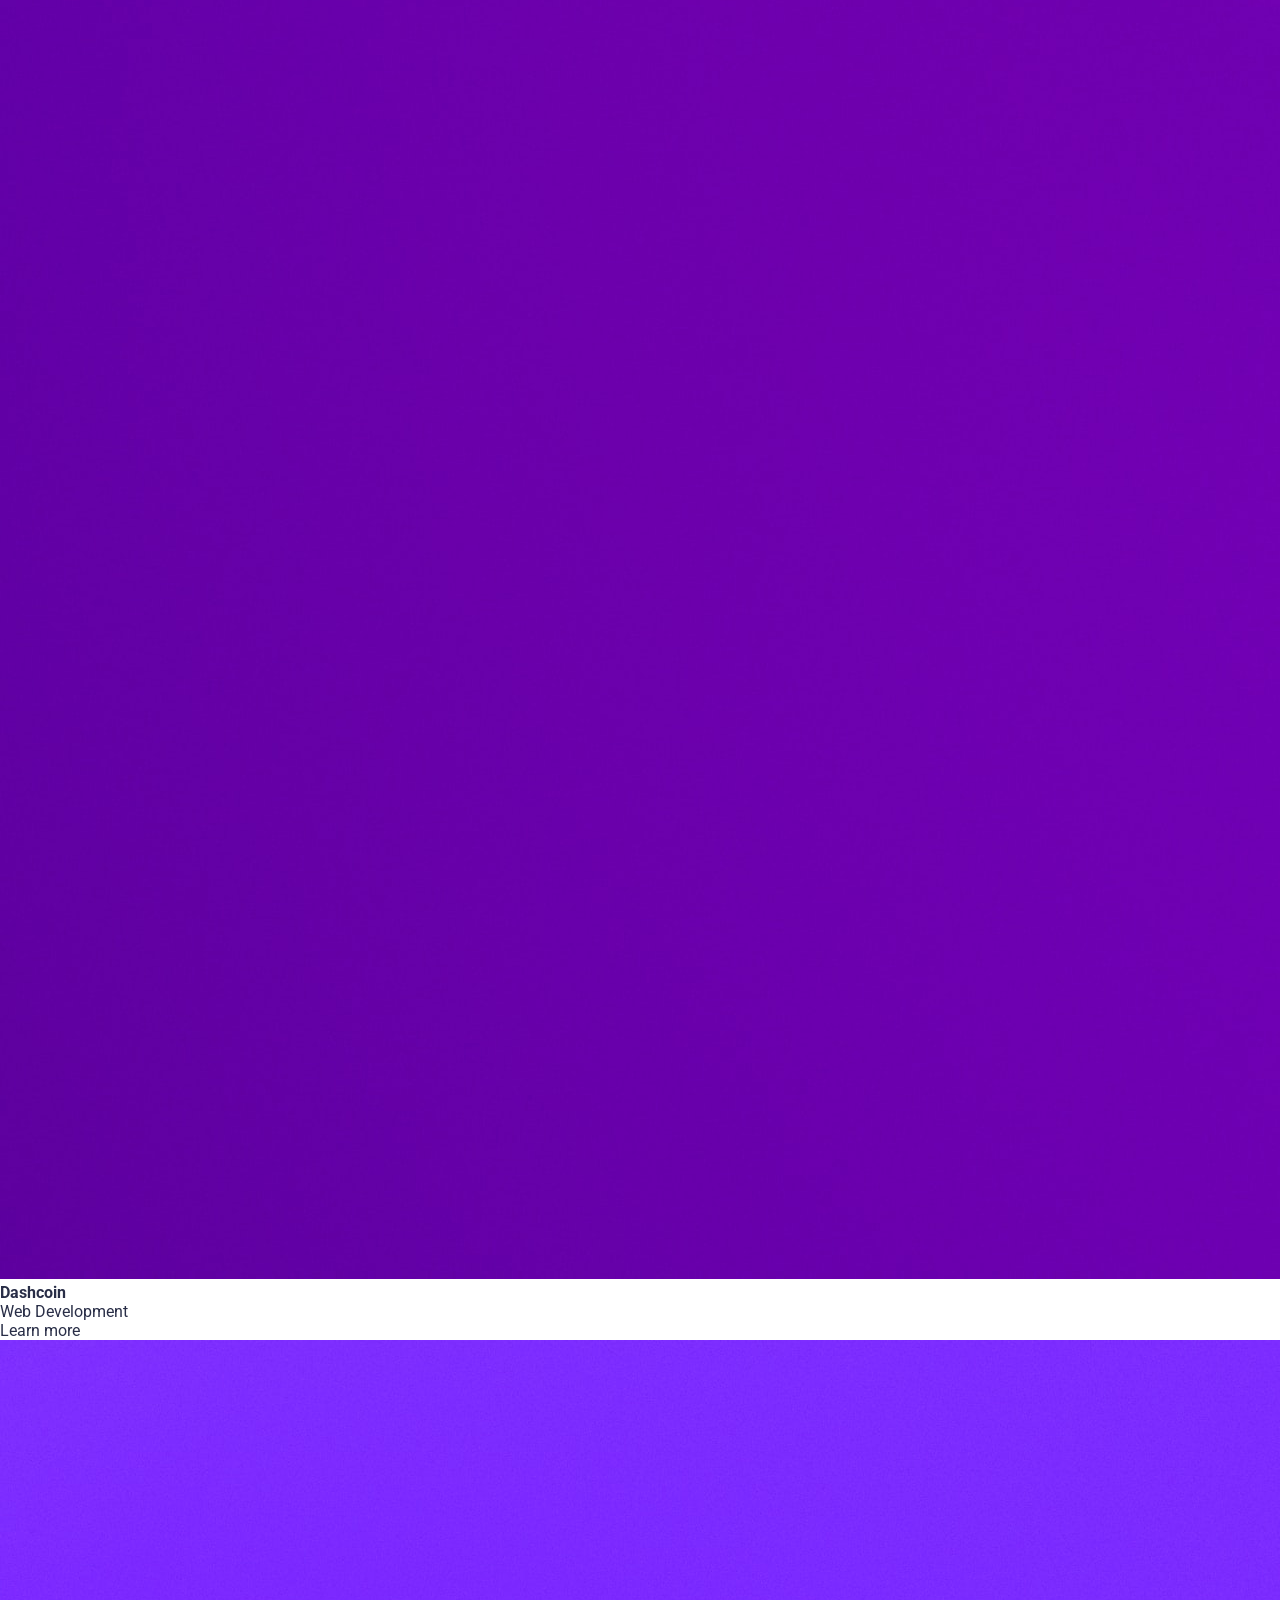
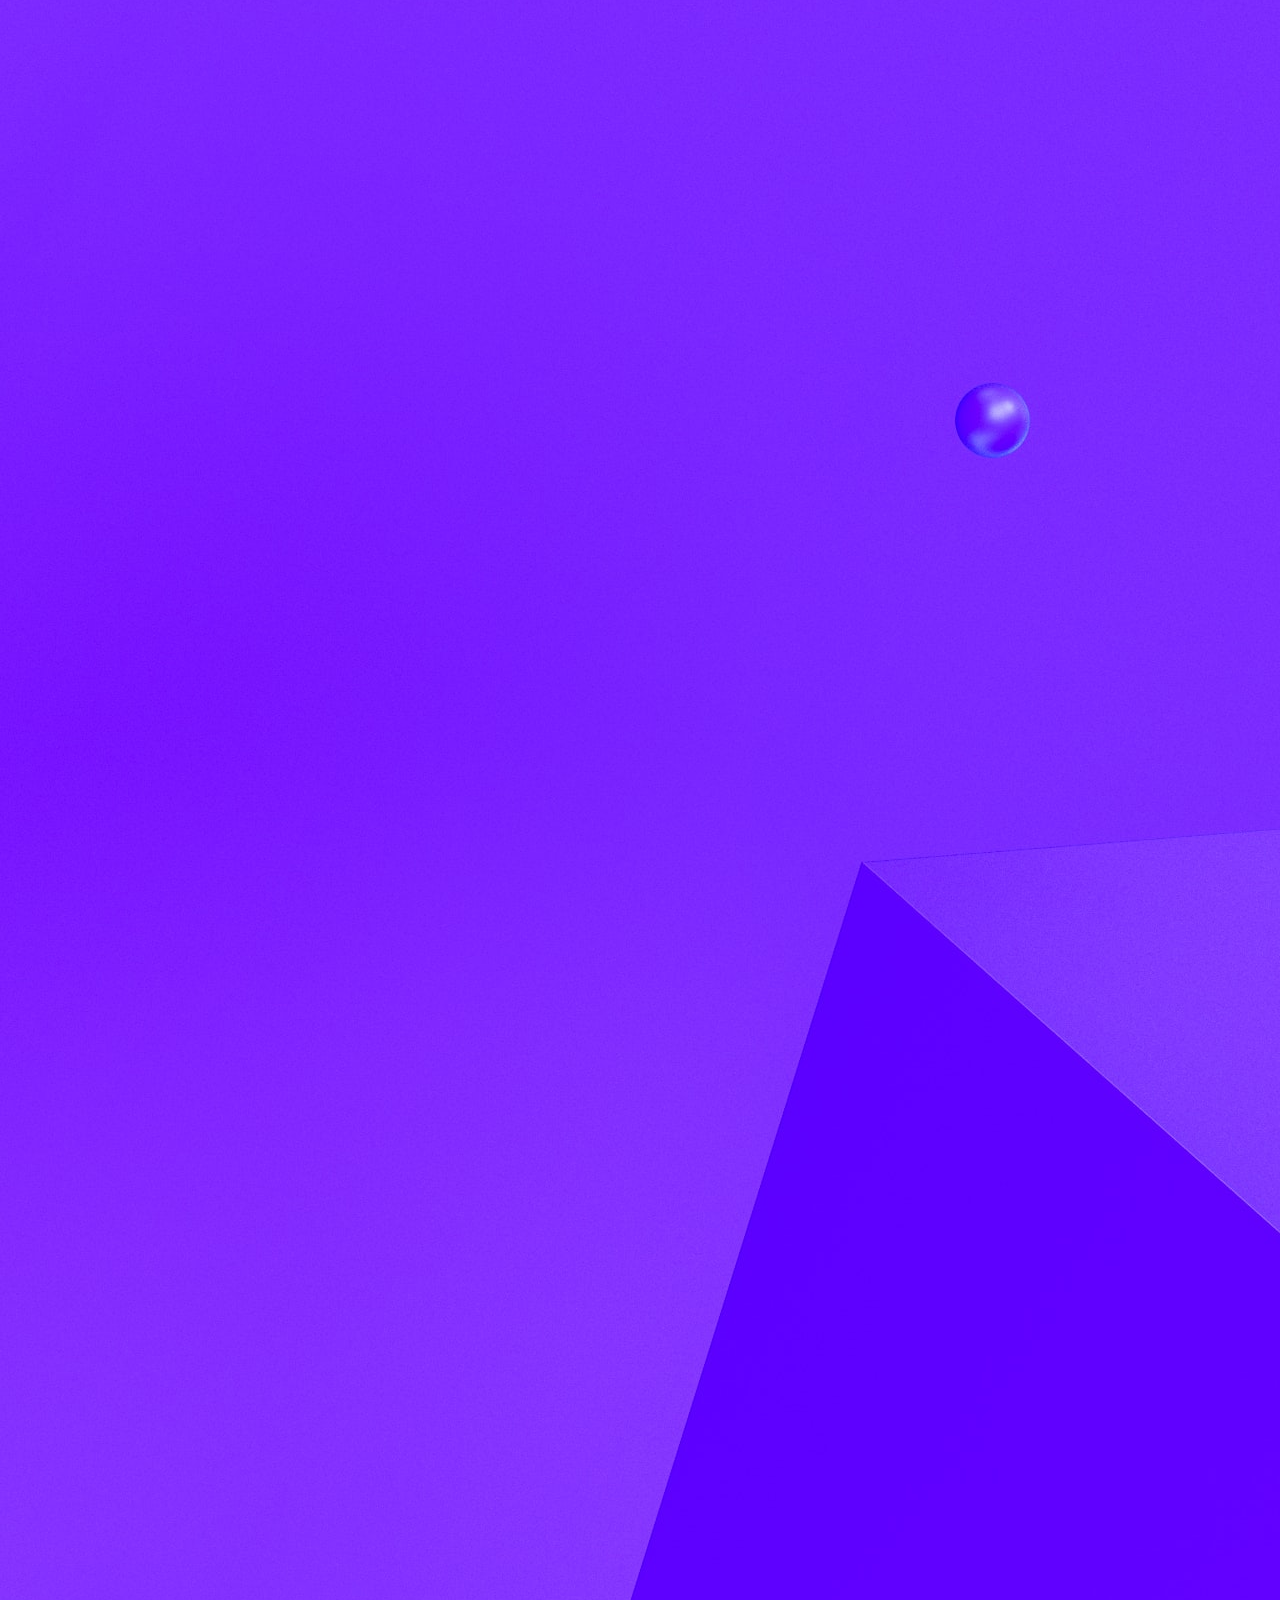
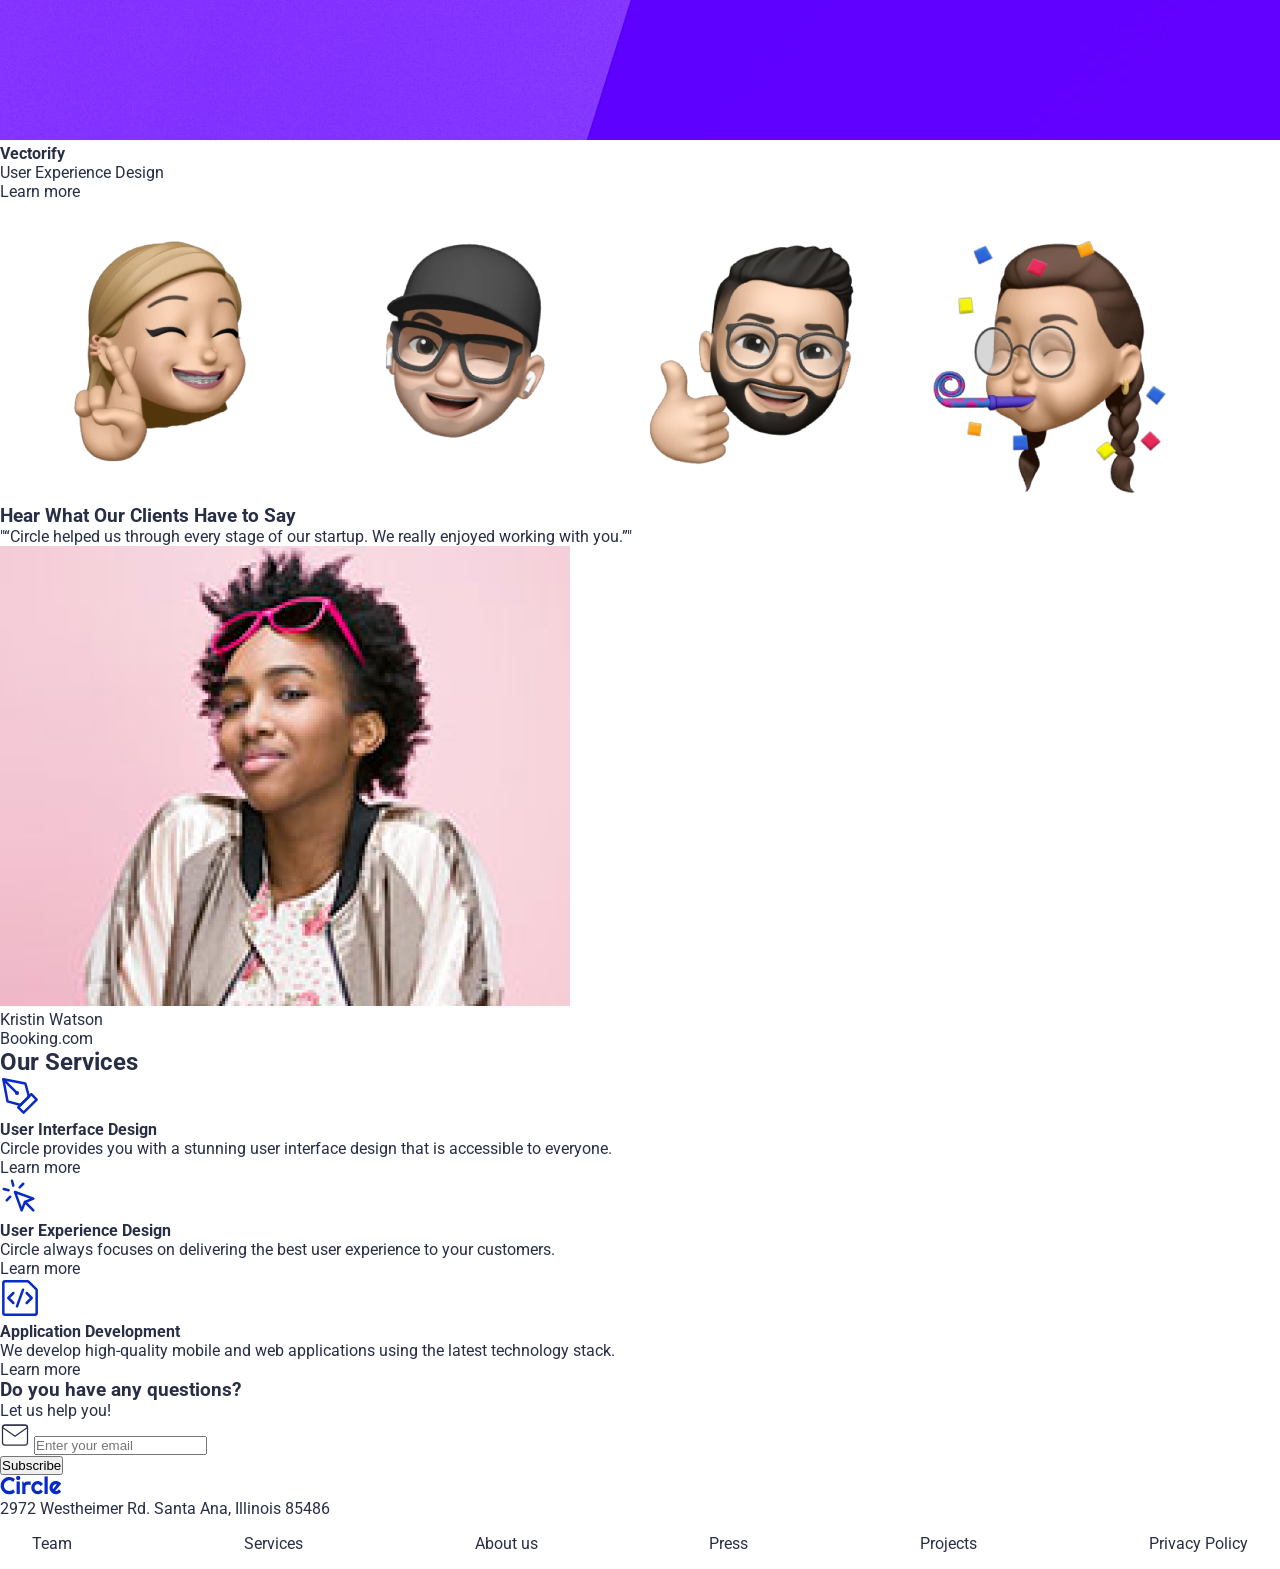
==== commit 7feab384: "reset-css" ====
--- a/index.html
+++ b/index.html
@@ -10,7 +10,7 @@
     <header>
       <nav>
         <!-- izquierda -->
-        <div class="logo">Circle</div>
+        <img src="assets/logos/circle.svg" alt="Circle logo" class="logo">
         <!-- centro -->
         <ul class="menu">
           <li><a href="index.html">Home</a></li>
@@ -160,7 +160,7 @@
     </section>
 
     <section class="contact-bar">
-      <h3>Do you have ant questions?</h3>
+      <h3>Do you have any questions?</h3>
       <p>Let us help you!</p>
       <form>
         <div class="input-wrapper">
--- a/css/style.css
+++ b/css/style.css
@@ -1,4 +1,24 @@
 @import url('https://fonts.googleapis.com/css2?family=Roboto:wght@400;700&display=swap');
+
+* {
+  margin: 0;
+  padding: 0;
+  box-sizing: border-box;
+}
+
+body {
+  font-family: var(--font-main);
+  color: var(--color-5);
+}
+
+a {
+  text-decoration: none;
+  color: inherit;
+}
+
+ul {
+  list-style: none;
+}
 
 :root {
   --font-main: 'Roboto', sans-serif;  
@@ -10,5 +30,31 @@
   --color-6: #6B708D;
   --color-7: #F2F4FC;
   --color-8: #ECF7FF;
-  --color-9: #FC600;
+  --color-9: #FFC600;
+}
+
+nav {
+  display: flex;
+  justify-content: space-between;
+  align-items: center;
+  padding: 1rem 2rem;
+}
+
+
+.menu {
+  display: flex;
+  gap: 2rem;
+}
+
+.menu a:hover {
+  text-decoration: underline;
+}
+
+nav button {
+  background-color: var(--color-1);
+  color: white;
+  border: none;
+  padding: 0.75rem 1.5rem;
+  cursor: pointer;
+  border-radius: 4px;
 }
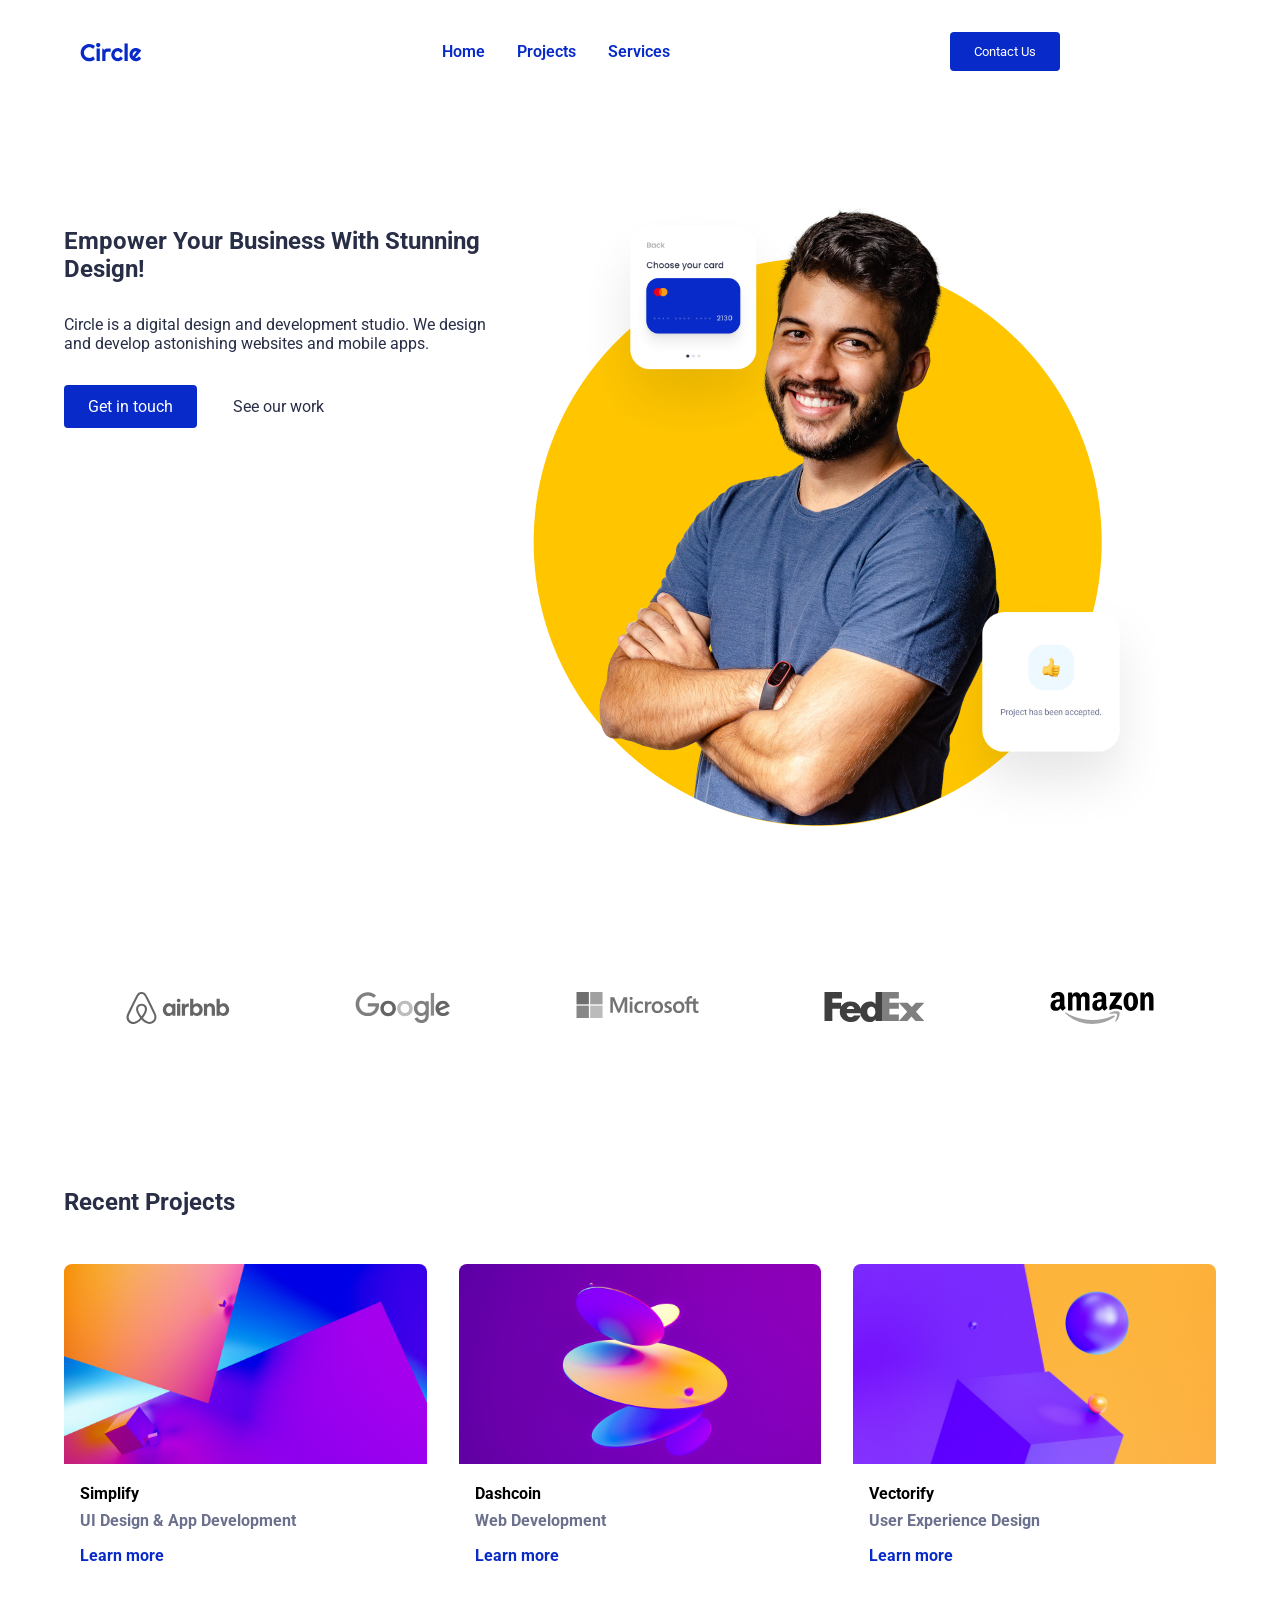
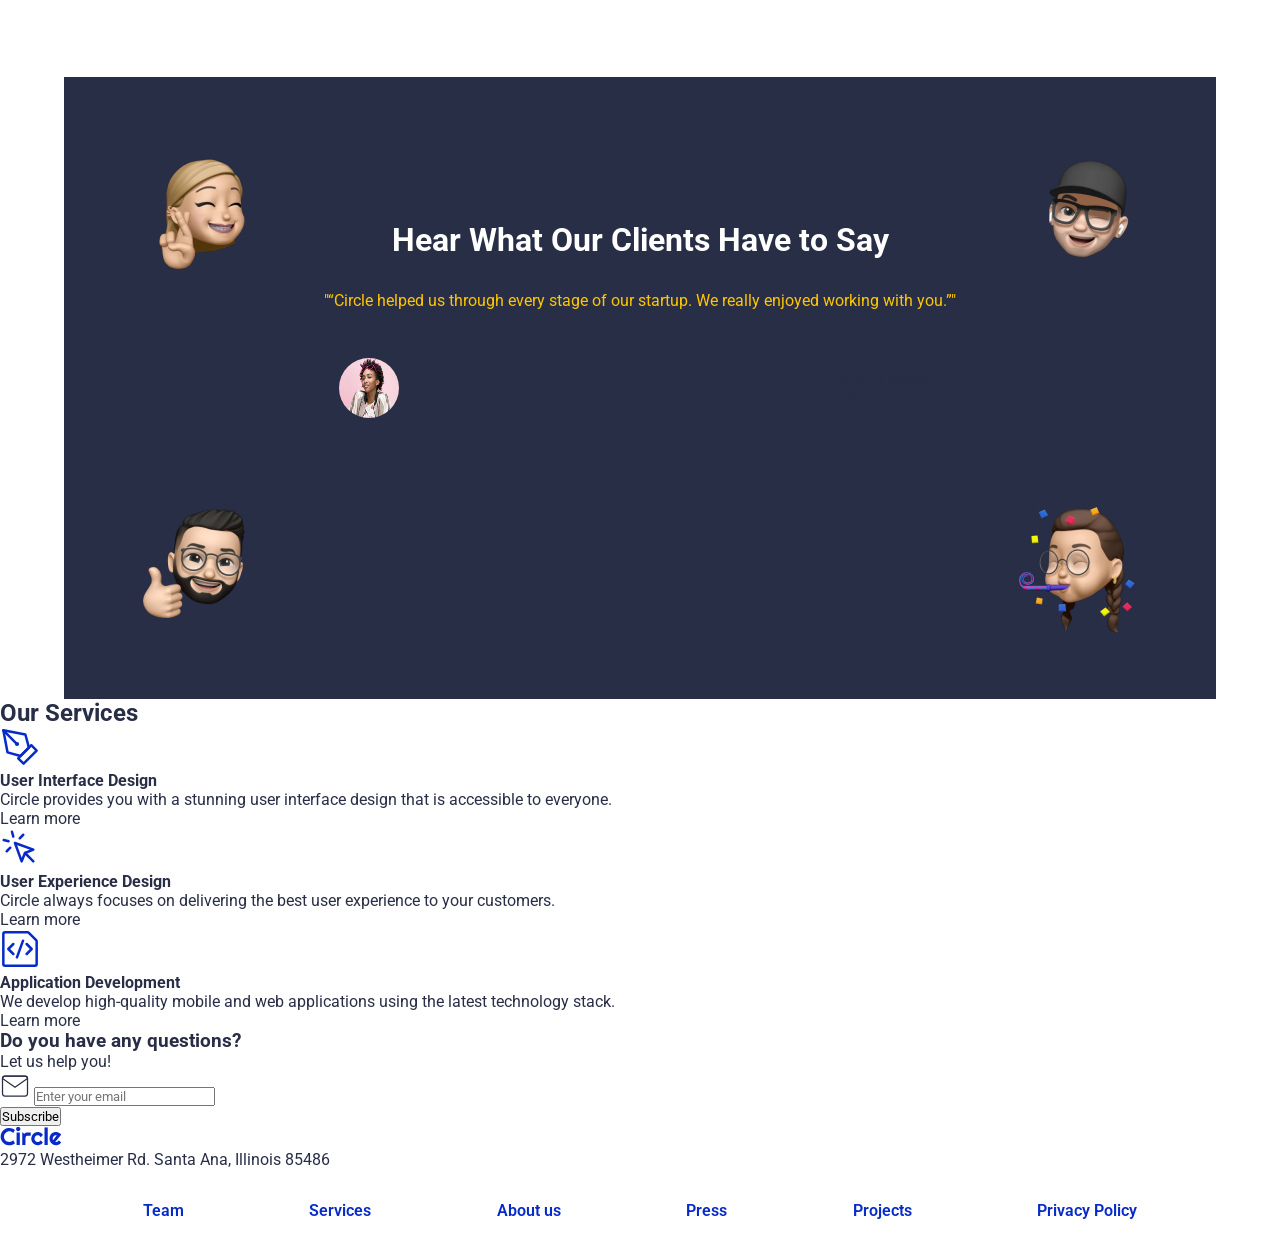
==== commit 8773a0a1: "css update" ====
--- a/index.html
+++ b/index.html
@@ -10,7 +10,7 @@
     <header>
       <nav>
         <!-- izquierda -->
-        <img src="assets/logos/circle.svg" alt="Circle logo" class="logo">
+        <img src="assets/logos/circle.svg" alt="Circle logo" class="logo" />
         <!-- centro -->
         <ul class="menu">
           <li><a href="index.html">Home</a></li>
@@ -18,69 +18,69 @@
           <li><a href="#services">Services</a></li>
         </ul>
         <!-- derecha -->
-        <button>Contact Us</button>
+        <button class="nav-button">Contact Us</button>
       </nav>
     </header>
 
     <section class="hero">
       <div class="hero-text">
         <h1>Empower Your Business With Stunning Design!</h1>
-        <h3>
+        <p class="hero-subtittle">
           Circle is a digital design and development studio. We design and
           develop astonishing websites and mobile apps.
-        </h3>
-        <button>Get in touch</button>
+        </p>
+        <a class="hero-button" href="#newsletter">Get in touch</a>
         <a href="#RecentProjects">See our work</a>
       </div>
 
       <div class="hero-images">
-        <img src="assets/hero-section/hero-image.png" alt="hero image" />
-        <img src="assets/hero-section/card-1.png" alt="Choose credit card" />
-        <img
-          src="assets/hero-section/card-2.png"
-          alt="Project has been accepted"
-        />
+        <img class="principal-image" src="assets/hero-section/hero-image.png" alt="hero image" />
+        <img class="card-1" src="assets/hero-section/card-1.png" alt="Choose credit card" />
+        <img class="card-2" src="assets/hero-section/card-2.png"alt="Project has been accepted"/>
       </div>
     </section>
 
     <section class="partners">
-      <img src="assets/logos/airbnb-logo.svg" alt="airbnb-logo" />
-      <img src="assets/logos/google-logo.svg" alt="google-logo" />
-      <img src="assets/logos/microsoft-logo.svg" alt="microsoft-logo" />
-      <img src="assets/logos/fedex-logo.svg" alt="fedex-logo" />
-      <img src="assets/logos/amazon-logo.svg" alt="amazon-logo" />
+      <a href="https://www.airbnb.es/"><img src="assets/logos/airbnb-logo.svg" alt="airbnb-logo" /></a>
+      <a href="https://www.google.com/"><img src="assets/logos/google-logo.svg" alt="google-logo" /></a>
+      <a href="https://www.microsoft.com/es-es"><img src="assets/logos/microsoft-logo.svg" alt="microsoft-logo" /></a>
+      <a href="https://www.fedex.com/global/choose-location.html"><img src="assets/logos/fedex-logo.svg" alt="fedex-logo" /></a>
+      <a href="https://www.amazon.com/"><img src="assets/logos/amazon-logo.svg" alt="amazon-logo" /></a>              
     </section>
 
     <section id="RecentProjects" class="recent-projects">
       <h2>Recent Projects</h2>
       <div class="projects-grid">
         <article class="project-card">
+          <a class="project-wrapper" href="href="projects/1.html""> <!--ENLAZAR JS-->
           <img src="assets/projects-section/1.jpg" alt="Simplify" />
           <div>
             <h4>Simplify</h4>
             <p>UI Design & App Development</p>
-            <a href="#">Learn more</a>
+            <span>Learn more</span>
+        </a>
           </div>
         </article>
-
         <article class="project-card">
+          <a class="project-wrapper" href="href="projects/1.html""> <!--ENLAZAR JS-->
           <img src="assets/projects-section/2.jpg" alt="Dashcoin" />
           <div>
             <h4>Dashcoin</h4>
             <p>Web Development</p>
-            <a href="#">Learn more</a>
+            <span>Learn more</span>
+        </a>
           </div>
         </article>
-
         <article class="project-card">
+          <a class="project-wrapper" href="href="projects/1.html""> <!--ENLAZAR JS-->
           <img src="assets/projects-section/3.jpg" alt="Vectorify" />
           <div>
             <h4>Vectorify</h4>
             <p>User Experience Design</p>
-            <a href="#">Learn more</a>
+            <span>Learn more</span>
+        </a>
           </div>
         </article>
-        <!-- repite x3 -->
       </div>
     </section>
 
@@ -159,7 +159,7 @@
       </div>
     </section>
 
-    <section class="contact-bar">
+    <section id="newsletter" class="contact-bar">
       <h3>Do you have any questions?</h3>
       <p>Let us help you!</p>
       <form>
@@ -173,8 +173,8 @@
 
     <footer>
       <div class="footer-brand">
-        <img src="assets/logos/circle.svg" alt="Circle logo">
-        <p>2972 Westheimer Rd. Santa Ana, Illinois 85486 </p>
+        <img src="assets/logos/circle.svg" alt="Circle logo" />
+        <p>2972 Westheimer Rd. Santa Ana, Illinois 85486</p>
       </div>
       <nav class="footer-nav">
         <a href="#">Team</a>
--- a/css/style.css
+++ b/css/style.css
@@ -1,9 +1,10 @@
-@import url('https://fonts.googleapis.com/css2?family=Roboto:wght@400;700&display=swap');
+@import url("https://fonts.googleapis.com/css2?family=Roboto:wght@400;700&display=swap");
 
 * {
-  margin: 0;
+  margin: 0 auto;
   padding: 0;
   box-sizing: border-box;
+  font-family: "Roboto", sans-serif;
 }
 
 body {
@@ -21,40 +22,258 @@
 }
 
 :root {
-  --font-main: 'Roboto', sans-serif;  
-  --color-1: #072AC8;
-  --color-2: #43D2FF;
-  --color-3: #A2D6F9;
-  --color-4: #D1EDFF;
-  --color-5: #292E47;
-  --color-6: #6B708D;
-  --color-7: #F2F4FC;
-  --color-8: #ECF7FF;
-  --color-9: #FFC600;
+  --font-main: "Roboto", sans-serif;
+  --color-1: #072ac8;
+  --color-2: #43d2ff;
+  --color-3: #a2d6f9;
+  --color-4: #d1edff;
+  --color-5: #292e47;
+  --color-6: #6b708d;
+  --color-7: #f2f4fc;
+  --color-8: #ecf7ff;
+  --color-9: #ffc600;
+  --color-white: #ffffff;
+  --color-black: #000000;
+  --color-wrong: #b33a3a;
+  --color-right: #28a428;
 }
 
 nav {
   display: flex;
   justify-content: space-between;
   align-items: center;
-  padding: 1rem 2rem;
-}
-
+  padding: 2rem 5rem ;
+  color: #072ac8;
+  font-weight: 600;
+  
+  
+  
+}
+.logo {
+  margin: 0;
+}
 
 .menu {
-  display: flex;
+  margin-left: 300px;
+  display: flex;
+  flex-direction: row;
   gap: 2rem;
+  justify-content: flex-end;
+  
 }
 
 .menu a:hover {
   text-decoration: underline;
 }
 
-nav button {
-  background-color: var(--color-1);
+.nav-button {
+  background-color: #072ac8;
   color: white;
   border: none;
   padding: 0.75rem 1.5rem;
   cursor: pointer;
   border-radius: 4px;
+  display: inline-block;
+  
+}
+/* HERO */
+.hero {
+  margin: 60px auto;
+  display: flex;
+  flex-direction:row;
+  padding: 2rem;
+}
+
+.hero-text {
+  flex: 1;
+  padding: 2rem;
+  max-width: 500px;
+
+}
+
+.hero-subtittle{
+  margin-top: 2rem;
+
+}
+
+.hero-button{
+  background-color: #072ac8;
+  color: white;
+  border: none;
+  padding: 0.75rem 1.5rem;
+  cursor: pointer;
+  border-radius: 4px;
+  display: inline-block;
+  margin: 2rem 2rem 0 0;
+  
+  
+}
+.hero-images {
+  flex: 1;
+  position: relative;
+}
+
+
+.principal-image {
+  width: 570px;
+}
+
+.card-1 {
+  position: absolute;
+  top: 0;
+  left:5%;
+  width: 250px;
+  }
+
+.card-2 {
+  position: absolute;
+  width: 250px;
+  bottom: 0;
+  right: 10%
+}
+
+/* client section */
+.partners{
+  display: flex;
+  flex-direction: row;
+  padding: 4rem;
+  align-items: flex-start;
+}
+
+.partners img{
+  filter: grayscale(1)
+}
+
+.partners img:hover{
+   filter: grayscale(0)
+}
+
+
+/*Recents Projects/*
+
+/* RECENT PROJECTS */
+.recent-projects {
+  padding: 2rem 4rem;
+  margin: 4rem auto;
+}
+
+.recent-projects h2 {
+  margin: 0 0 2rem 0;
+}
+
+.projects-grid {
+  margin-top: 3rem;
+  display: flex;
+  gap: 2rem;
+  justify-content: space-between;
+}
+.project-wrapper {
+  margin: 0;
+  display: block;
+}
+
+.project-card {
+  flex: 1;
+  background: var(--color-white);
+  border-radius: 8px;
+  overflow: hidden;
+}
+
+.project-card img {
+
+  width: 100%;
+  height: 200px;
+  object-fit: cover;
+}
+
+.project-card div {
+  padding: 1rem;
+}
+
+.project-card h4 {
+  margin-bottom: 0.5rem;
+  color: black;
+}
+
+.project-card p {
+  color: var(--color-6);
+  margin-bottom: 1rem;
+}
+
+.project-card a {
+  color: var(--color-1);
+  font-weight: bold;
+}
+
+.project-card:hover {
+  box-shadow: 5px 5px 15px rgba(0,0,0,0.3);
+}
+
+/*Testimonial*/
+.testimonial {
+  height: 622px;
+  background-color: var(--color-5);
+  padding: 4rem;
+  text-align: center;
+  position: relative;
+  margin: 0 4rem;
+}
+.testimonial-content {
+  margin-top: 5rem;
+}
+
+.testimonial-content h3 {
+  color: var(--color-white);
+  margin-bottom: 2rem;
+  font-size: 2rem;
+}
+
+.quote {
+  color: var(--color-9);
+  margin-bottom: 2rem;
+}
+
+.emoji {
+  width: 150px;
+}
+.emoji-1 {
+  position: absolute;
+  top: 10%;
+  left: 5%;
+}
+
+.emoji-2 {
+  position: absolute;
+  top: 10%;
+  right: 5%;
+}
+
+.emoji-3 {
+  position: absolute;
+  bottom: 10%;
+  left: 5%;
+}
+
+.emoji-4 {
+  position: absolute;
+  bottom: 10%;
+  right: 5%;
+}
+.quote {
+  color: var(--color-9);
+  margin-bottom: 3rem;
+}
+
+.testimonial-author {
+  display: flex;
+  align-items: center;
+  justify-content: center;
+  gap: 1rem;
+  margin-top: 2rem;
+}
+
+.profilePicture {
+  width: 60px;
+  height: 60px;
+  border-radius: 50%;
 }
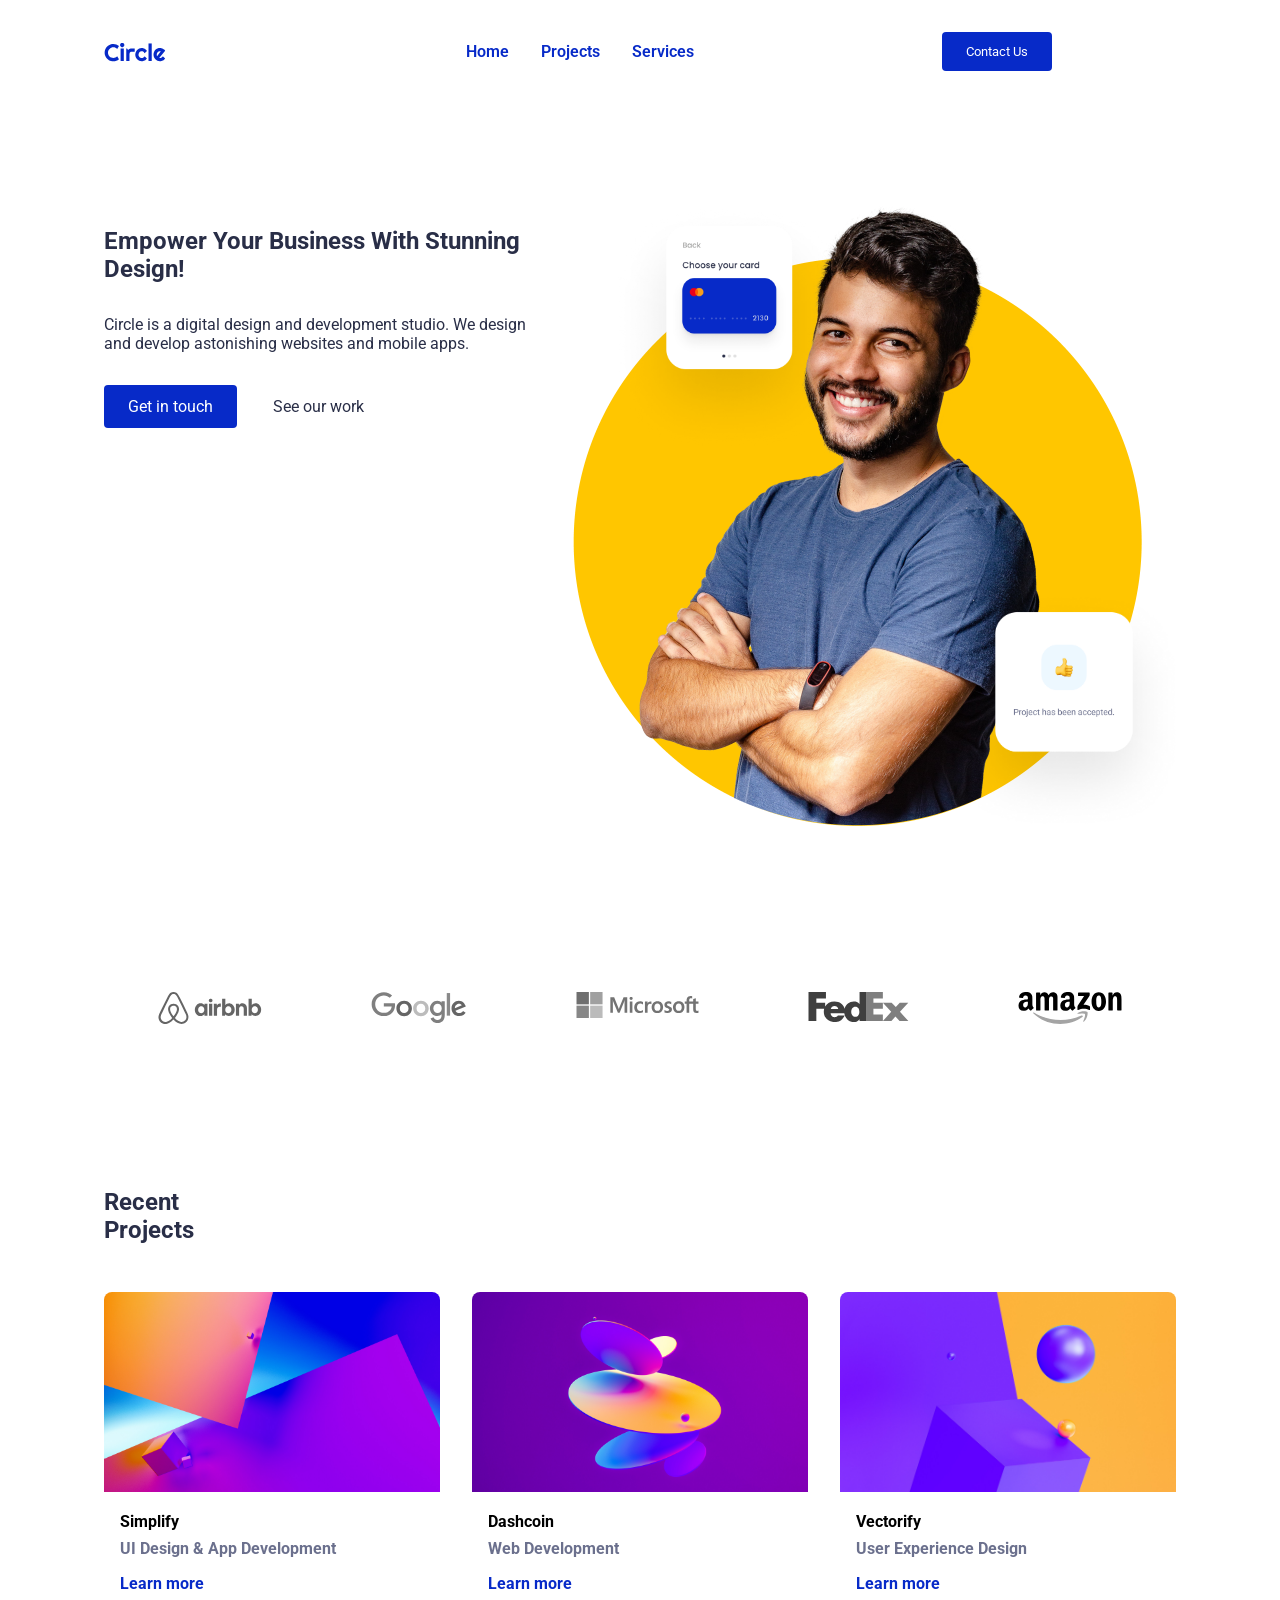
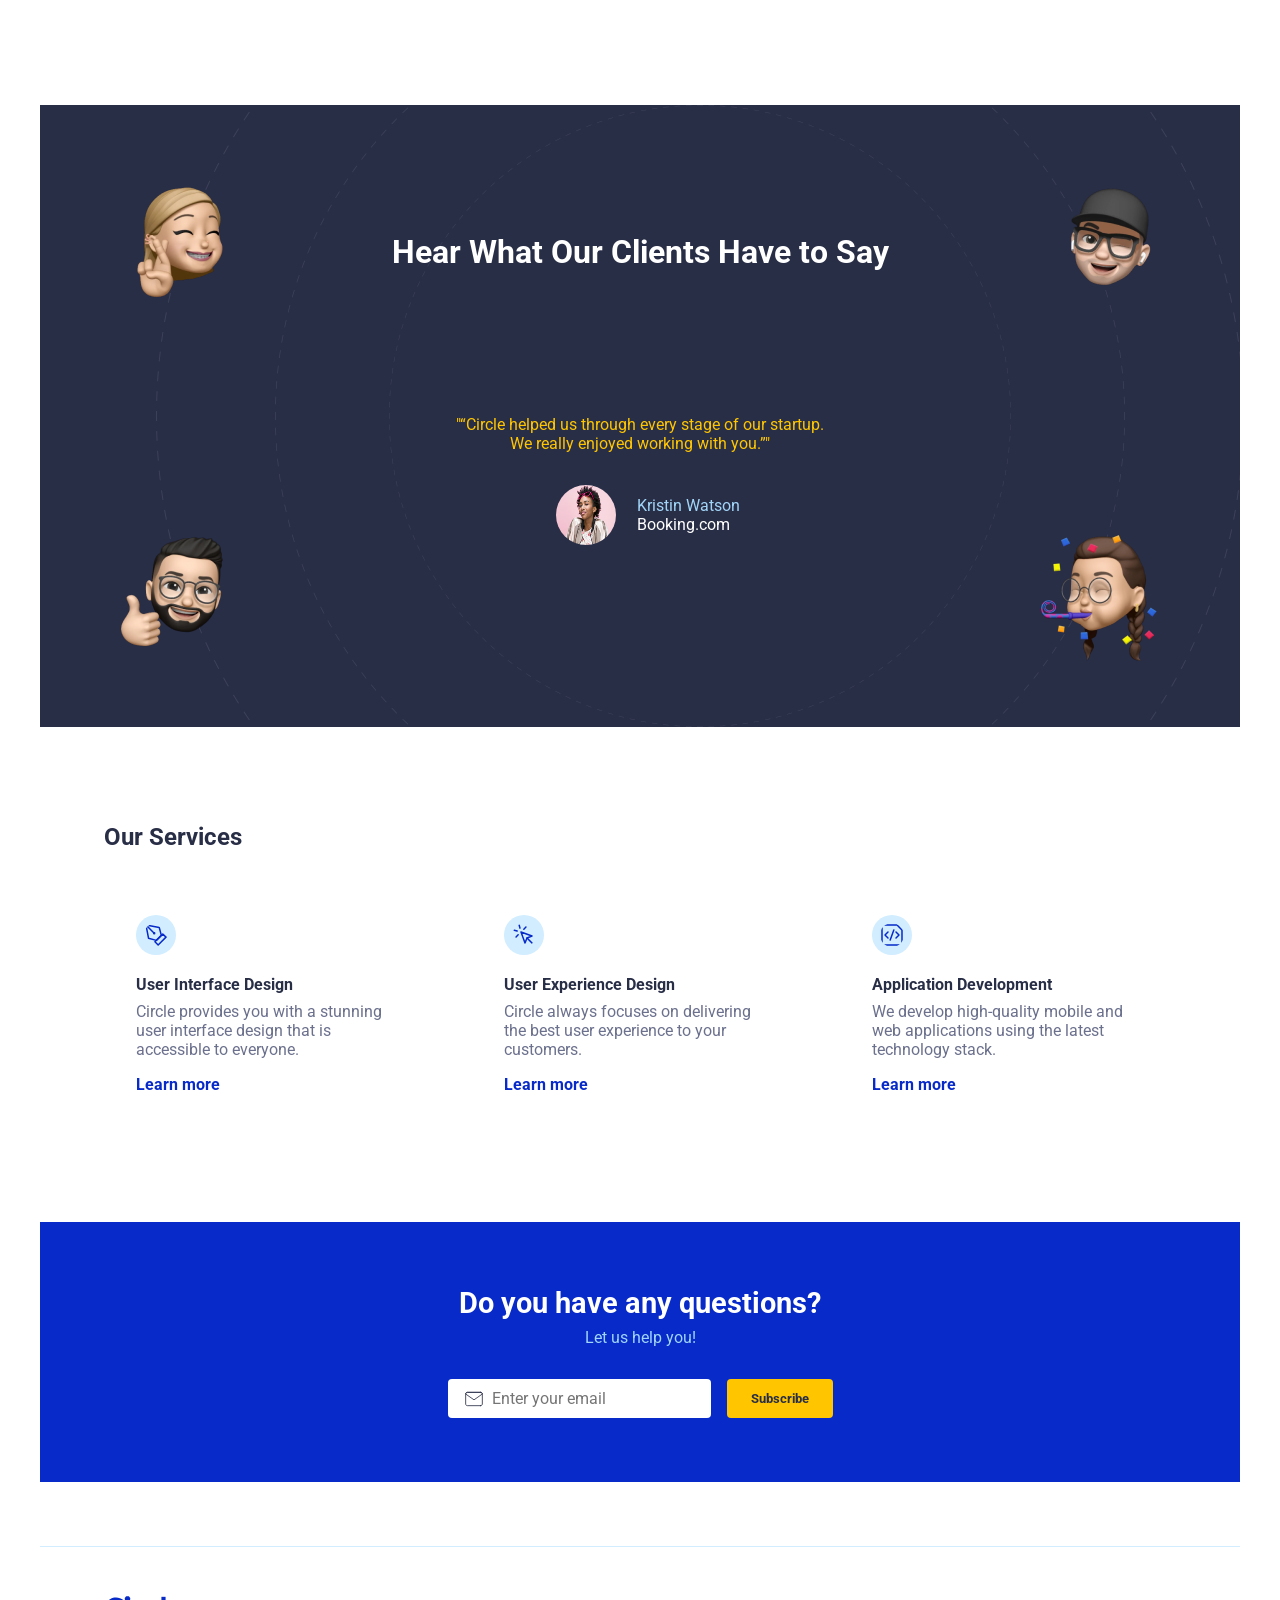
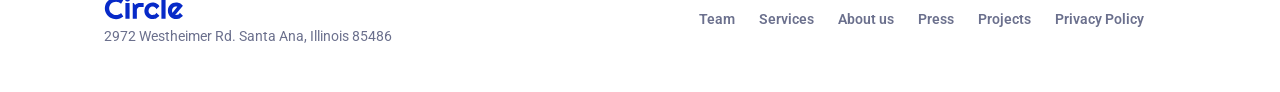
==== commit 4e4cbbac: "Css-update2" ====
--- a/index.html
+++ b/index.html
@@ -49,7 +49,7 @@
     </section>
 
     <section id="RecentProjects" class="recent-projects">
-      <h2>Recent Projects</h2>
+      <h2>Recent  <br> Projects</h2>
       <div class="projects-grid">
         <article class="project-card">
           <a class="project-wrapper" href="href="projects/1.html""> <!--ENLAZAR JS-->
@@ -109,19 +109,15 @@
       <div class="testimonial-content">
         <h3>Hear What Our Clients Have to Say</h3>
         <p class="quote">
-          "“Circle helped us through every stage of our startup. We really
+          "“Circle helped us through every stage of our startup. <br> We really
           enjoyed working with you.”"
         </p>
         <div class="testimonial-author">
-          <img
-            src="assets/testimonial-section/profile.png"
-            alt="Kristin Watson"
-            class="profilePicture"
-          />
-          <p>
-            Kristin Watson <br />
-            Booking.com
-          </p>
+          <img src="assets/testimonial-section/profile.png" alt="Kristin Watson"class="profilePicture"/>
+          <div>
+          <p class="author-name">Kristin Watson</p>
+          <p class="author-company">Booking.com</p>
+          </div>
         </div>
       </div>
     </section>
--- a/css/style.css
+++ b/css/style.css
@@ -5,6 +5,7 @@
   padding: 0;
   box-sizing: border-box;
   font-family: "Roboto", sans-serif;
+  max-width: 1200px;
 }
 
 body {
@@ -39,10 +40,11 @@
 }
 
 nav {
+  margin: 0 2rem 0 2rem;
   display: flex;
   justify-content: space-between;
   align-items: center;
-  padding: 2rem 5rem ;
+  padding: 2rem ;
   color: #072ac8;
   font-weight: 600;
   
@@ -129,7 +131,7 @@
   position: absolute;
   width: 250px;
   bottom: 0;
-  right: 10%
+  right: 3%
 }
 
 /* client section */
@@ -159,6 +161,7 @@
 
 .recent-projects h2 {
   margin: 0 0 2rem 0;
+  
 }
 
 .projects-grid {
@@ -216,10 +219,14 @@
   padding: 4rem;
   text-align: center;
   position: relative;
-  margin: 0 4rem;
+  max-width: 1250px;
+  margin: 4rem auto;
+  background-image: url("../assets/testimonial-section/orbit.png");
+  background-size: cover;
+  background-repeat: no-repeat;
 }
 .testimonial-content {
-  margin-top: 5rem;
+  margin-top: 4rem;
 }
 
 .testimonial-content h3 {
@@ -230,7 +237,7 @@
 
 .quote {
   color: var(--color-9);
-  margin-bottom: 2rem;
+    margin: 9rem 0 2rem;
 }
 
 .emoji {
@@ -259,21 +266,188 @@
   bottom: 10%;
   right: 5%;
 }
-.quote {
-  color: var(--color-9);
-  margin-bottom: 3rem;
-}
 
 .testimonial-author {
   display: flex;
   align-items: center;
   justify-content: center;
-  gap: 1rem;
+  gap: 0.3rem;
   margin-top: 2rem;
+  
+}
+
+.testimonial-author div{
+  margin: 0;
+  text-align: left;
+  width: auto;
+  
 }
 
 .profilePicture {
+  margin: 0 1rem;
   width: 60px;
   height: 60px;
   border-radius: 50%;
+
+}
+
+.author-name{
+  color: var(--color-3)
+}
+.author-company{
+  color: var(--color-white)
+}
+
+/* SERVICES */
+.services {
+  padding: 2rem 4rem;
+  margin: 4rem auto;
+}
+
+.services h2 {
+  margin: 0 0 2rem 0;
+}
+
+.services-grid {
+  display: flex;
+  gap: 2rem;
+  justify-content: space-between;
+}
+
+.service-card {
+  flex: 1;
+  padding: 2rem;
+  background: var(--color-white);
+  border-radius: 8px;
+}
+
+.service-card img {
+  background-color: var(--color-4);
+  border-radius: 50%;
+  padding: 0.5rem;
+  width: 40px;
+  height: 40px;
+  margin: 0 0 1rem 0;
+}
+
+.service-card h4 {
+  margin-bottom: 0.5rem;
+}
+
+.service-card p {
+  color: var(--color-6);
+  margin-bottom: 1rem;
+}
+
+.service-card a {
+  color: var(--color-1);
+  font-weight: bold;
+}
+
+.service-card:hover {
+  box-shadow: 5px 5px 15px rgba(0,0,0,0.15);
+}
+
+/* NEWSLETTER */
+.contact-bar {
+  background-color: var(--color-1);
+  padding: 4rem;
+  text-align: center;
+  max-width: 1250px;
+  margin: 4rem auto;
+}
+
+.contact-bar h3 {
+  color: var(--color-white);
+  font-size: 1.8rem;
+  margin-bottom: 0.5rem;
+}
+
+.contact-bar p {
+  color: var(--color-3);
+  margin-bottom: 2rem;
+}
+
+.contact-bar form {
+  display: flex;
+  justify-content: center;
+  gap: 1rem;
+}
+
+.input-wrapper {
+  display: flex;
+  align-items: center;
+  background: var(--color-white);
+  border-radius: 4px;
+  padding: 0.5rem 1rem;
+  gap: 0.5rem;
+  margin: 0;
+}
+
+.input-wrapper img {
+  width: 20px;
+  margin: 0;
+}
+
+.input-wrapper input {
+  border: none;
+  outline: none;
+  font-size: 1rem;
+}
+
+.contact-bar button {
+  background-color: var(--color-9);
+  color: var(--color-5);
+  border: none;
+  padding: 0.75rem 1.5rem;
+  border-radius: 4px;
+  cursor: pointer;
+  font-weight: bold;
+  margin: 0;
+}
+
+/* FOOTER */
+footer {
+  display: flex;
+  justify-content: space-between;
+  align-items: center;
+  padding: 2rem 4rem;
+  border-top: 1px solid var(--color-4);
+  margin: 0;
+}
+
+.footer-brand {
+  display: flex;
+  flex-direction: column;
+  align-items: flex-start;
+  gap: 0.5rem;
+  margin: 0;
+}
+
+.footer-brand img {
+  width: 80px;
+  margin: 0;
+}
+
+.footer-brand p {
+  color: var(--color-6);
+  font-size: 0.85rem;
+  margin: 0;
+}
+
+.footer-nav {
+  display: flex;
+  gap: 1.5rem;
+  flex-wrap: wrap;
+  justify-content: flex-end;
+  margin: 0;
+}
+
+.footer-nav a {
+  color: var(--color-6);
+  font-size: 0.9rem;
+}
+
+.footer-nav a:hover {
+  color: var(--color-1);
 }
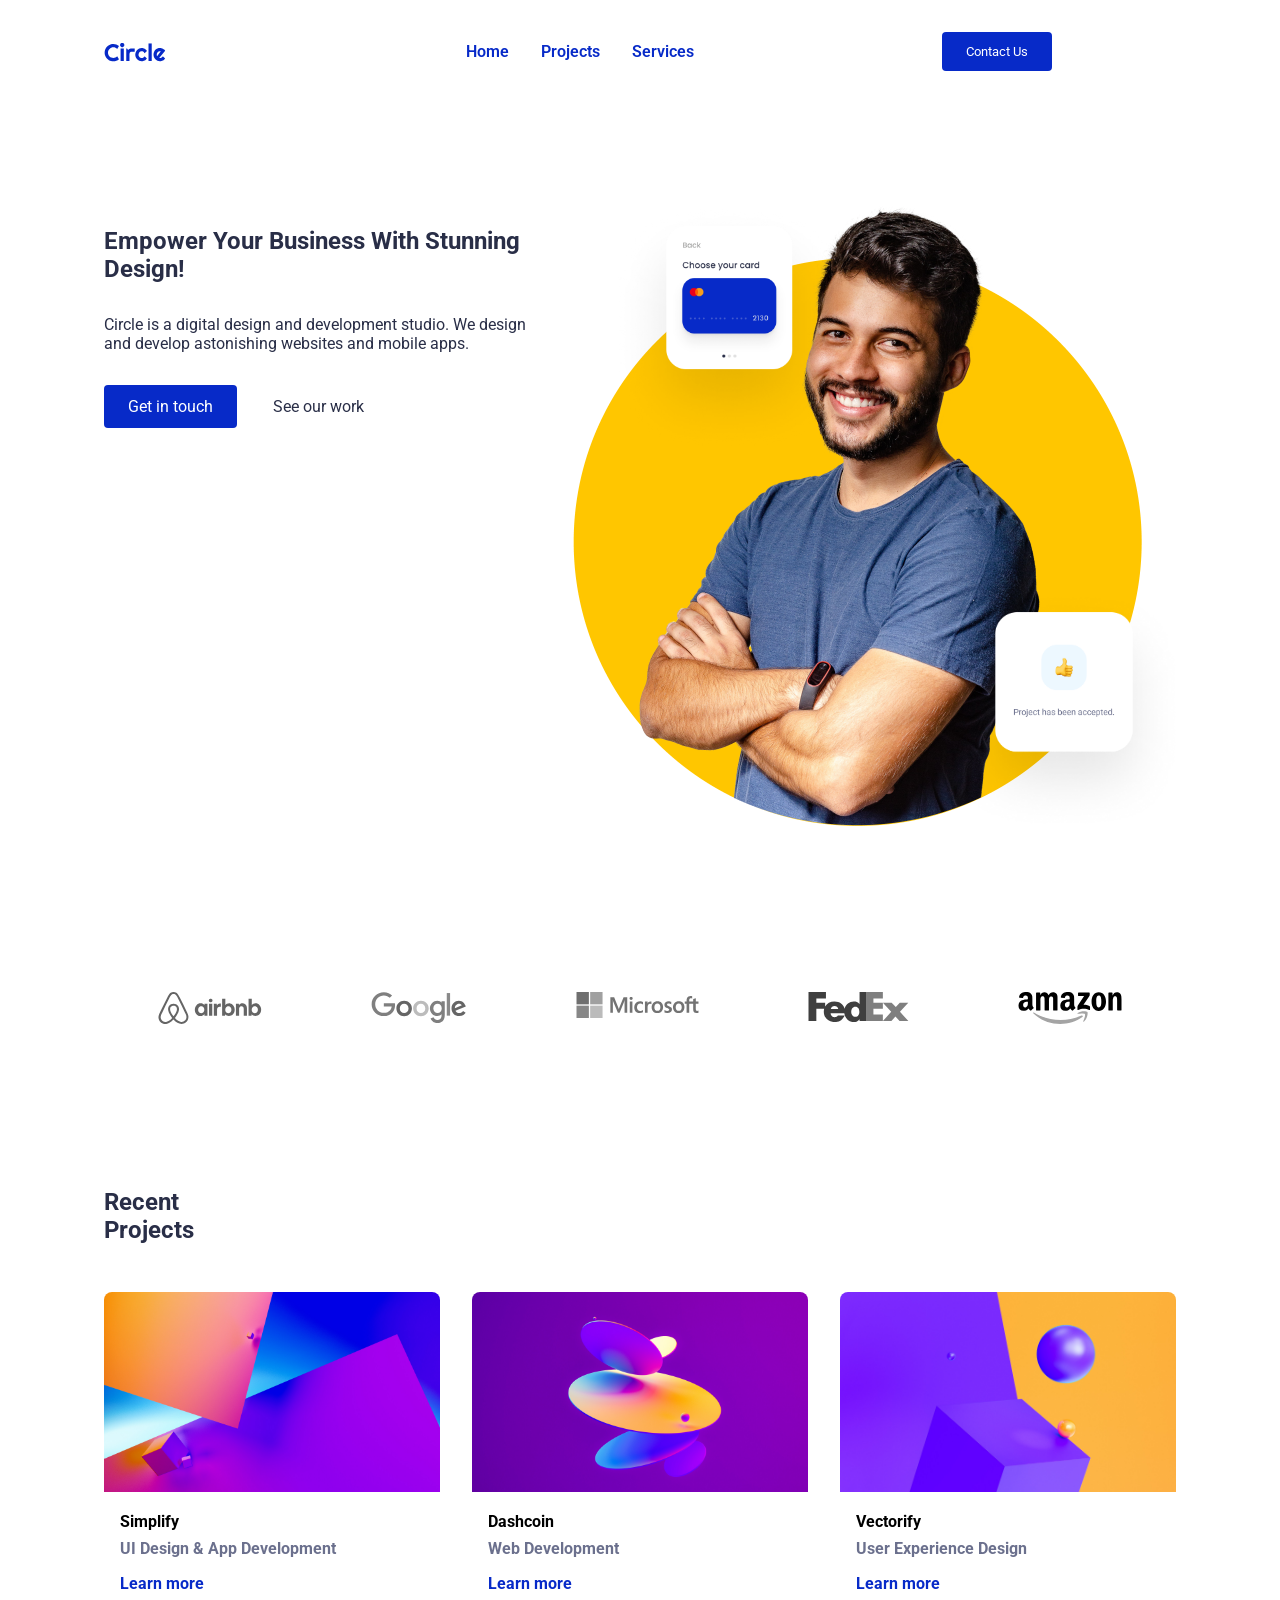
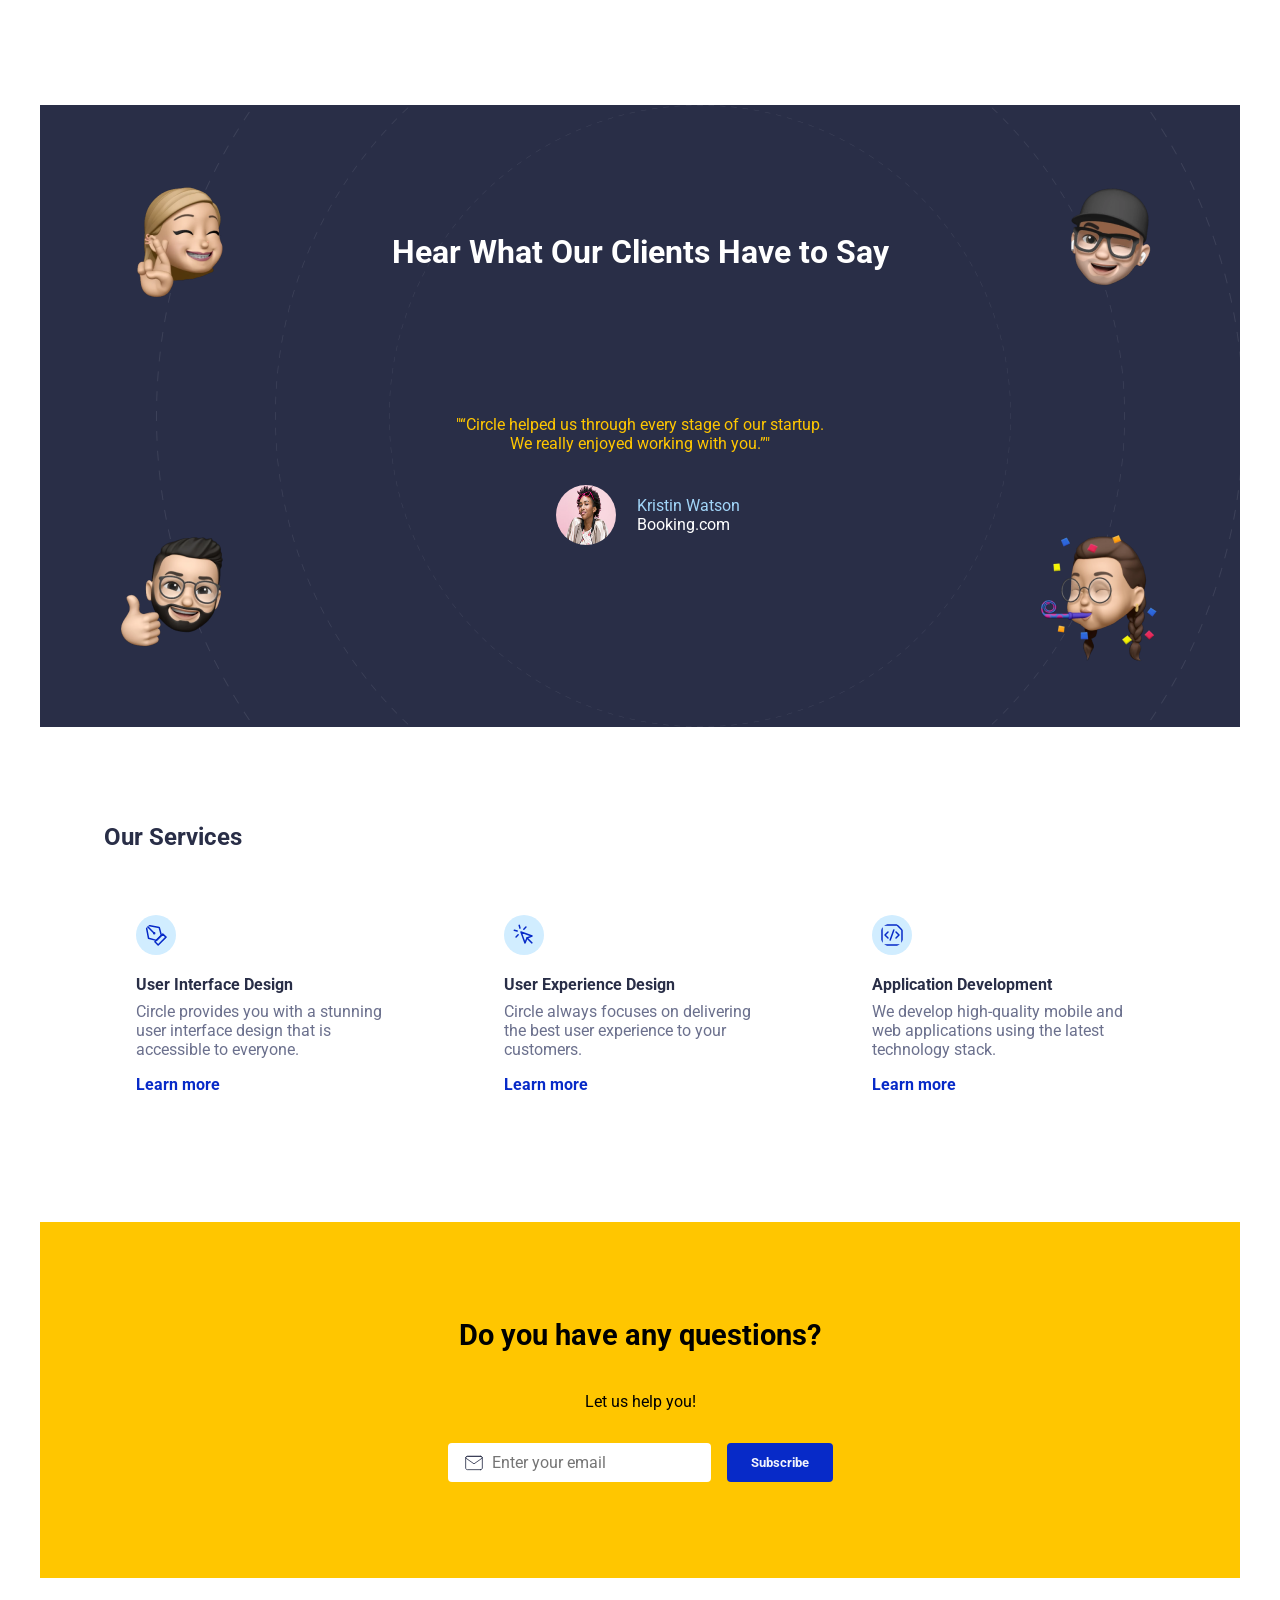
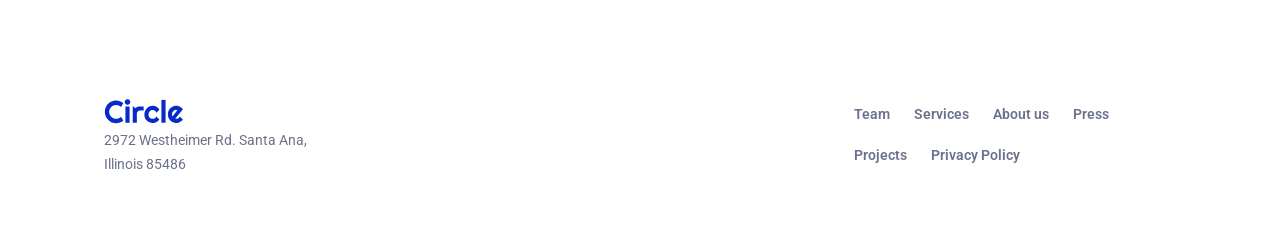
==== commit 7391d29d: "css-homepage2" ====
--- a/index.html
+++ b/index.html
@@ -19,6 +19,7 @@
         </ul>
         <!-- derecha -->
         <button class="nav-button">Contact Us</button>
+        <button class="hamburger">☰</button>
       </nav>
     </header>
 
@@ -170,7 +171,12 @@
     <footer>
       <div class="footer-brand">
         <img src="assets/logos/circle.svg" alt="Circle logo" />
-        <p>2972 Westheimer Rd. Santa Ana, Illinois 85486</p>
+        <div>
+        <p>2972 Westheimer Rd. Santa Ana,</p>
+        </div>
+        <div>
+        <p> Illinois 85486</p>
+        </div>
       </div>
       <nav class="footer-nav">
         <a href="#">Team</a>
--- a/css/style.css
+++ b/css/style.css
@@ -44,12 +44,9 @@
   display: flex;
   justify-content: space-between;
   align-items: center;
-  padding: 2rem ;
+  padding: 2rem;
   color: #072ac8;
   font-weight: 600;
-  
-  
-  
 }
 .logo {
   margin: 0;
@@ -61,7 +58,6 @@
   flex-direction: row;
   gap: 2rem;
   justify-content: flex-end;
-  
 }
 
 .menu a:hover {
@@ -76,13 +72,12 @@
   cursor: pointer;
   border-radius: 4px;
   display: inline-block;
-  
 }
 /* HERO */
 .hero {
   margin: 60px auto;
   display: flex;
-  flex-direction:row;
+  flex-direction: row;
   padding: 2rem;
 }
 
@@ -90,15 +85,13 @@
   flex: 1;
   padding: 2rem;
   max-width: 500px;
-
-}
-
-.hero-subtittle{
+}
+
+.hero-subtittle {
   margin-top: 2rem;
-
-}
-
-.hero-button{
+}
+
+.hero-button {
   background-color: #072ac8;
   color: white;
   border: none;
@@ -107,15 +100,12 @@
   border-radius: 4px;
   display: inline-block;
   margin: 2rem 2rem 0 0;
-  
-  
 }
 .hero-images {
   flex: 1;
   position: relative;
 }
 
-
 .principal-image {
   width: 570px;
 }
@@ -123,33 +113,32 @@
 .card-1 {
   position: absolute;
   top: 0;
-  left:5%;
+  left: 5%;
   width: 250px;
-  }
+}
 
 .card-2 {
   position: absolute;
   width: 250px;
   bottom: 0;
-  right: 3%
+  right: 3%;
 }
 
 /* client section */
-.partners{
+.partners {
   display: flex;
   flex-direction: row;
   padding: 4rem;
   align-items: flex-start;
 }
 
-.partners img{
-  filter: grayscale(1)
-}
-
-.partners img:hover{
-   filter: grayscale(0)
-}
-
+.partners img {
+  filter: grayscale(1);
+}
+
+.partners img:hover {
+  filter: grayscale(0);
+}
 
 /*Recents Projects/*
 
@@ -161,7 +150,6 @@
 
 .recent-projects h2 {
   margin: 0 0 2rem 0;
-  
 }
 
 .projects-grid {
@@ -183,7 +171,6 @@
 }
 
 .project-card img {
-
   width: 100%;
   height: 200px;
   object-fit: cover;
@@ -209,7 +196,7 @@
 }
 
 .project-card:hover {
-  box-shadow: 5px 5px 15px rgba(0,0,0,0.3);
+  box-shadow: 5px 5px 15px rgba(0, 0, 0, 0.3);
 }
 
 /*Testimonial*/
@@ -237,7 +224,7 @@
 
 .quote {
   color: var(--color-9);
-    margin: 9rem 0 2rem;
+  margin: 9rem 0 2rem;
 }
 
 .emoji {
@@ -273,14 +260,12 @@
   justify-content: center;
   gap: 0.3rem;
   margin-top: 2rem;
-  
-}
-
-.testimonial-author div{
+}
+
+.testimonial-author div {
   margin: 0;
   text-align: left;
   width: auto;
-  
 }
 
 .profilePicture {
@@ -288,14 +273,13 @@
   width: 60px;
   height: 60px;
   border-radius: 50%;
-
-}
-
-.author-name{
-  color: var(--color-3)
-}
-.author-company{
-  color: var(--color-white)
+}
+
+.author-name {
+  color: var(--color-3);
+}
+.author-company {
+  color: var(--color-white);
 }
 
 /* SERVICES */
@@ -345,27 +329,27 @@
 }
 
 .service-card:hover {
-  box-shadow: 5px 5px 15px rgba(0,0,0,0.15);
+  box-shadow: 5px 5px 15px rgba(0, 0, 0, 0.15);
 }
 
 /* NEWSLETTER */
 .contact-bar {
-  background-color: var(--color-1);
-  padding: 4rem;
+  background-color: var(--color-9);
+  padding: 6rem 4rem;
   text-align: center;
   max-width: 1250px;
   margin: 4rem auto;
 }
 
 .contact-bar h3 {
-  color: var(--color-white);
+  color: var(--color-black);
   font-size: 1.8rem;
   margin-bottom: 0.5rem;
 }
 
 .contact-bar p {
-  color: var(--color-3);
-  margin-bottom: 2rem;
+  color: var(--color-black);
+  padding: 2rem;
 }
 
 .contact-bar form {
@@ -396,14 +380,14 @@
 }
 
 .contact-bar button {
-  background-color: var(--color-9);
-  color: var(--color-5);
+  margin: 0;
+  background-color: var(--color-1);
+  color: var(--color-7);
   border: none;
   padding: 0.75rem 1.5rem;
   border-radius: 4px;
   cursor: pointer;
   font-weight: bold;
-  margin: 0;
 }
 
 /* FOOTER */
@@ -412,7 +396,6 @@
   justify-content: space-between;
   align-items: center;
   padding: 2rem 4rem;
-  border-top: 1px solid var(--color-4);
   margin: 0;
 }
 
@@ -435,19 +418,201 @@
   margin: 0;
 }
 
+.footer-brand div {
+  margin: 0;
+}
+
 .footer-nav {
   display: flex;
   gap: 1.5rem;
   flex-wrap: wrap;
-  justify-content: flex-end;
-  margin: 0;
+  justify-content: flex-start;
+  width: 30%;
 }
 
 .footer-nav a {
   color: var(--color-6);
   font-size: 0.9rem;
+  margin: 0;
 }
 
 .footer-nav a:hover {
   color: var(--color-1);
-}+}
+
+/* RESPONSIVE */
+
+.hamburger {
+  display: none;
+  background: none;
+  border: none;
+  font-size: 2rem;
+  cursor: pointer;
+  color: var(--color-1);
+  margin: 0;
+}
+
+@media (max-width: 768px) {
+  .hamburger {
+    display: block;
+  }
+
+  /* HEADER */
+
+  .logo {
+    display: none;
+  }
+
+  nav {
+    justify-content: center;
+    position: relative;
+  }
+
+  .menu {
+    display: none;
+    flex-direction: column;
+    position: absolute;
+    top: 70px;
+    left: 0;
+    width: 100%;
+    background: var(--color-white);
+    padding: 1rem;
+    z-index: 100;
+  }
+
+  .menu.active {
+    display: flex !important;
+    left: 0;
+    right: 0;
+    margin: 0;
+  }
+
+  nav > button:not(.hamburger) {
+    display: none;
+  }
+
+  /* HERO */
+
+  .hero {
+    flex-direction: column;
+  }
+
+  .hero-text {
+    max-width: 100%;
+  }
+
+  .principal-image {
+    width: 100%;
+  }
+
+  .card-1,
+  .card-2 {
+    display: none;
+  }
+
+  /* PARTNERS */
+
+  .partners {
+    flex-wrap: wrap;
+    justify-content: center;
+    gap: 2rem;
+    padding: 2rem;
+  }
+  .projects-grid {
+    flex-direction: column;
+  }
+
+  .project-card {
+    width: 100%;
+  }
+
+  /* TESTIMONIALS */
+
+  .emoji {
+    display: none;
+  }
+
+  .testimonial {
+    background-size: contain;
+    background-position: center;
+  }
+
+  .testimonial-content {
+    margin-top: 2rem;
+  }
+
+  /* services */
+
+  .services-grid {
+    flex-direction: column;
+  }
+
+  .service-card {
+    width: 100%;
+  }
+
+  /* FOOTER */
+
+  footer {
+    flex-direction: column;
+    align-items: flex-start;
+    gap: 2rem;
+  }
+
+  .footer-nav {
+    width: 100%;
+  }
+}
+
+@media (min-width: 768px) and (max-width: 1024px) {
+  nav {
+    padding: 2rem 3rem;
+  }
+
+  .menu {
+    margin-left: auto;
+    margin-right: auto;
+  }
+
+  .hero {
+    flex-direction: column;
+  }
+
+  .hero-text {
+    max-width: 100%;
+  }
+
+  .principal-image {
+    width: 100%;
+  }
+
+  .projects-grid {
+    flex-wrap: wrap;
+  }
+
+  .project-card {
+    width: 45%;
+  }
+
+  .testimonial-content {
+    margin-top: 10rem;
+  }
+
+  .quote {
+    margin-top: 6rem;
+  }
+
+  .services-grid {
+    flex-wrap: wrap;
+  }
+
+  .service-card {
+    width: 45%;
+  }
+
+  .footer-nav {
+    display: grid;
+    grid-template-columns: repeat(2, 1fr);
+    gap: 1.5rem;
+  }
+}
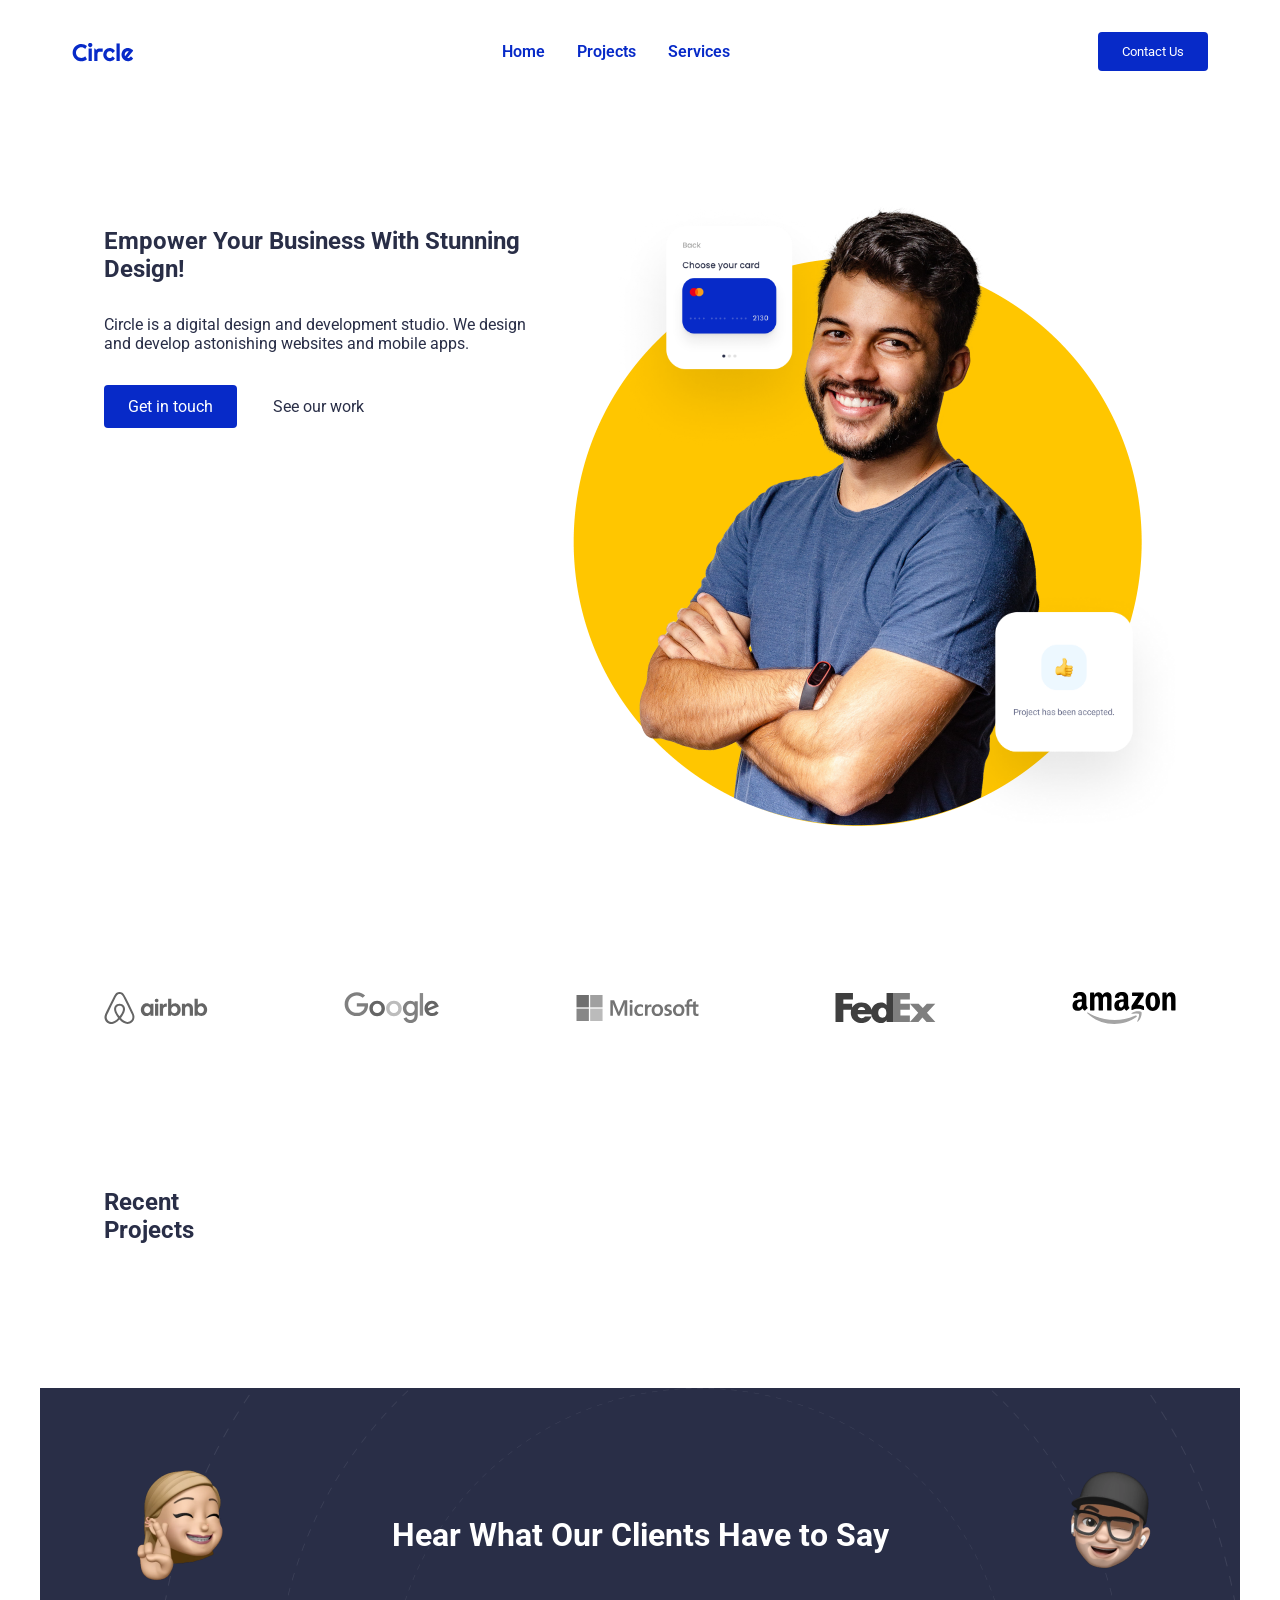
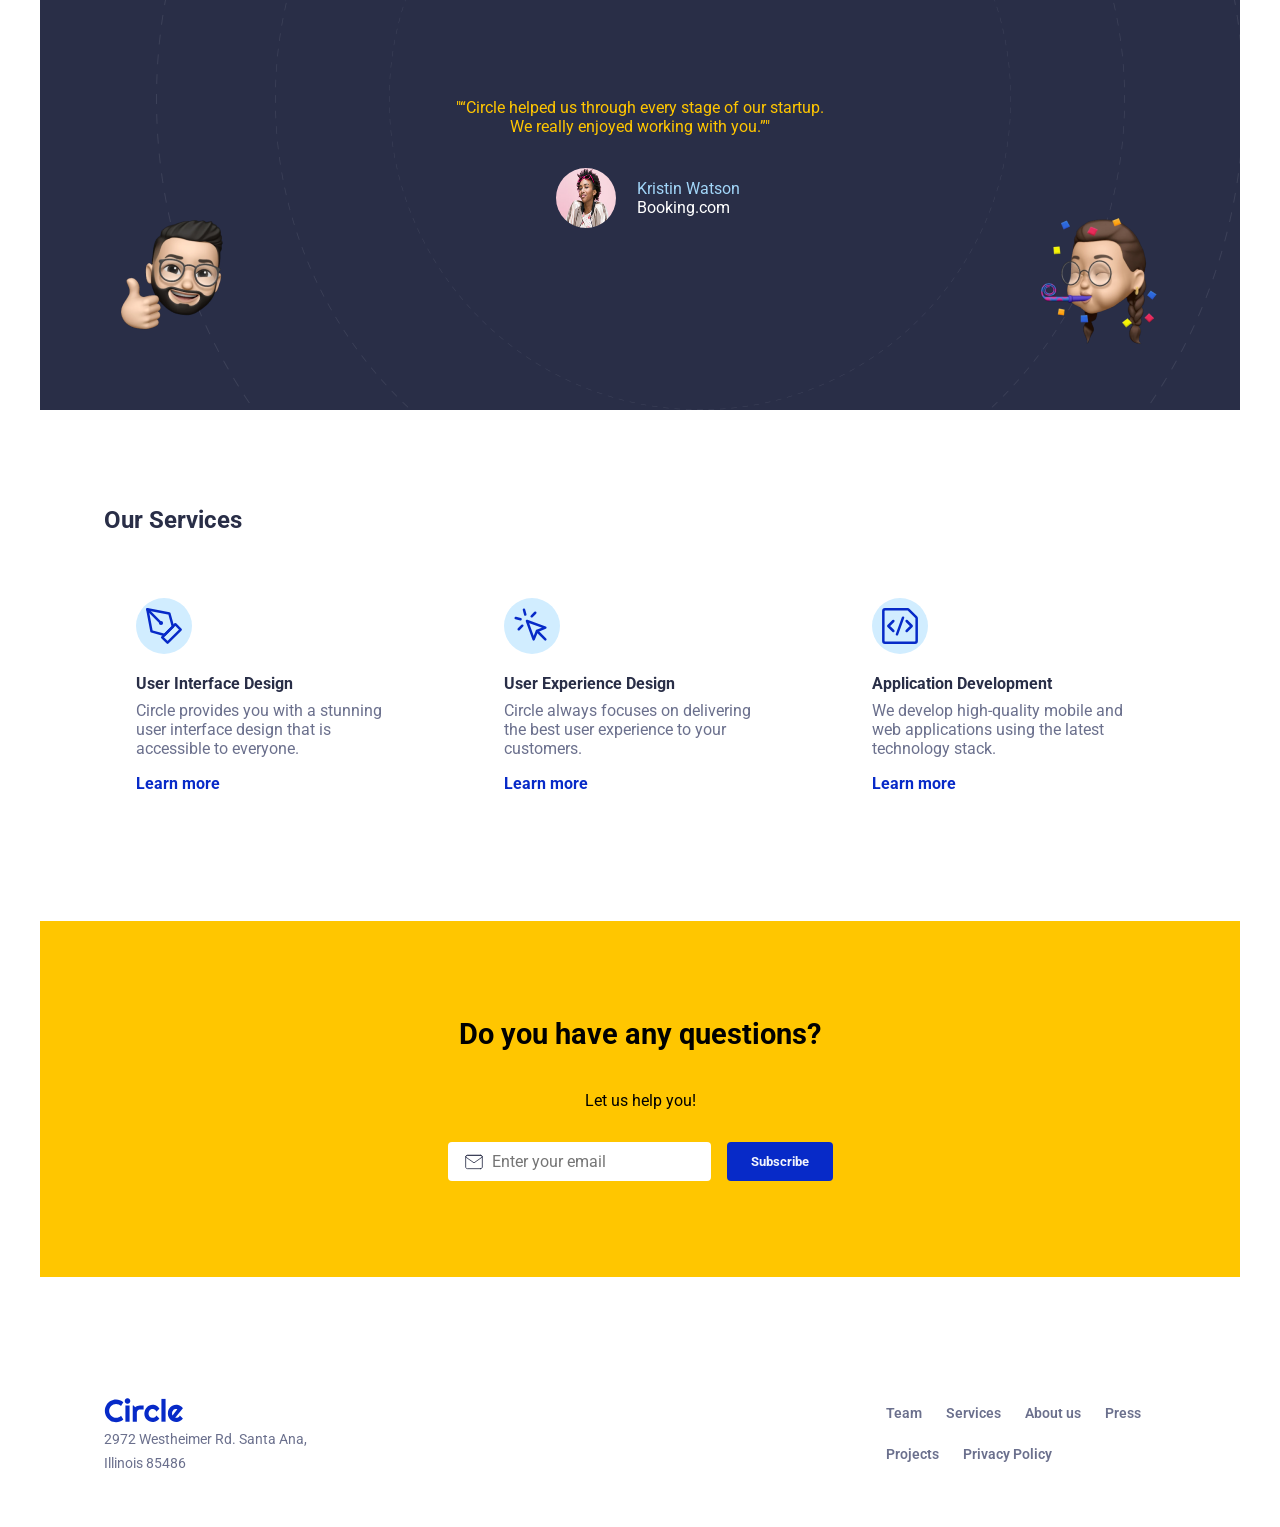
==== commit ee5528ac: "morning-updates" ====
--- a/index.html
+++ b/index.html
@@ -18,7 +18,9 @@
           <li><a href="#services">Services</a></li>
         </ul>
         <!-- derecha -->
+         <a href="contact.html">
         <button class="nav-button">Contact Us</button>
+        </a>
         <button class="hamburger">☰</button>
       </nav>
     </header>
@@ -50,38 +52,9 @@
     </section>
 
     <section id="RecentProjects" class="recent-projects">
-      <h2>Recent  <br> Projects</h2>
+      <h2>Recent <br> Projects</h2>
       <div class="projects-grid">
-        <article class="project-card">
-          <a class="project-wrapper" href="href="projects/1.html""> <!--ENLAZAR JS-->
-          <img src="assets/projects-section/1.jpg" alt="Simplify" />
-          <div>
-            <h4>Simplify</h4>
-            <p>UI Design & App Development</p>
-            <span>Learn more</span>
-        </a>
-          </div>
-        </article>
-        <article class="project-card">
-          <a class="project-wrapper" href="href="projects/1.html""> <!--ENLAZAR JS-->
-          <img src="assets/projects-section/2.jpg" alt="Dashcoin" />
-          <div>
-            <h4>Dashcoin</h4>
-            <p>Web Development</p>
-            <span>Learn more</span>
-        </a>
-          </div>
-        </article>
-        <article class="project-card">
-          <a class="project-wrapper" href="href="projects/1.html""> <!--ENLAZAR JS-->
-          <img src="assets/projects-section/3.jpg" alt="Vectorify" />
-          <div>
-            <h4>Vectorify</h4>
-            <p>User Experience Design</p>
-            <span>Learn more</span>
-        </a>
-          </div>
-        </article>
+        <!-- cargado por JS -->
       </div>
     </section>
 
--- a/css/style.css
+++ b/css/style.css
@@ -1,14 +1,15 @@
 @import url("https://fonts.googleapis.com/css2?family=Roboto:wght@400;700&display=swap");
 
 * {
-  margin: 0 auto;
+  margin: 0;
   padding: 0;
   box-sizing: border-box;
   font-family: "Roboto", sans-serif;
+}
+
+body {
   max-width: 1200px;
-}
-
-body {
+  margin: 0 auto;
   font-family: var(--font-main);
   color: var(--color-5);
 }
@@ -40,7 +41,9 @@
 }
 
 nav {
-  margin: 0 2rem 0 2rem;
+  margin: 0;
+  max-width: 100%;
+  width: 100%;
   display: flex;
   justify-content: space-between;
   align-items: center;
@@ -53,11 +56,10 @@
 }
 
 .menu {
-  margin-left: 300px;
   display: flex;
   flex-direction: row;
   gap: 2rem;
-  justify-content: flex-end;
+  margin: 0 auto;
 }
 
 .menu a:hover {
@@ -129,7 +131,8 @@
   display: flex;
   flex-direction: row;
   padding: 4rem;
-  align-items: flex-start;
+  align-items: center;
+  justify-content: space-between;
 }
 
 .partners img {
@@ -158,11 +161,14 @@
   gap: 2rem;
   justify-content: space-between;
 }
+
 .project-wrapper {
   margin: 0;
-  display: block;
-}
-
+  display: flex;
+  flex-direction: column;
+  height: 100%;
+  color: inherit;
+}
 .project-card {
   flex: 1;
   background: var(--color-white);
@@ -308,10 +314,12 @@
 .service-card img {
   background-color: var(--color-4);
   border-radius: 50%;
-  padding: 0.5rem;
-  width: 40px;
-  height: 40px;
+  padding: 8px;
+  width: 56px;
+  height: 56px;
+  object-fit: contain;
   margin: 0 0 1rem 0;
+  overflow: visible;
 }
 
 .service-card h4 {
@@ -453,19 +461,19 @@
 }
 
 @media (max-width: 768px) {
+  nav {
+  justify-content: center !important;
+  position: relative;
+  padding: 1rem 2rem;
+}
+
   .hamburger {
     display: block;
-  }
-
-  /* HEADER */
+
+  }
 
   .logo {
     display: none;
-  }
-
-  nav {
-    justify-content: center;
-    position: relative;
   }
 
   .menu {
@@ -487,7 +495,7 @@
     margin: 0;
   }
 
-  nav > button:not(.hamburger) {
+.nav-button { 
     display: none;
   }
 
